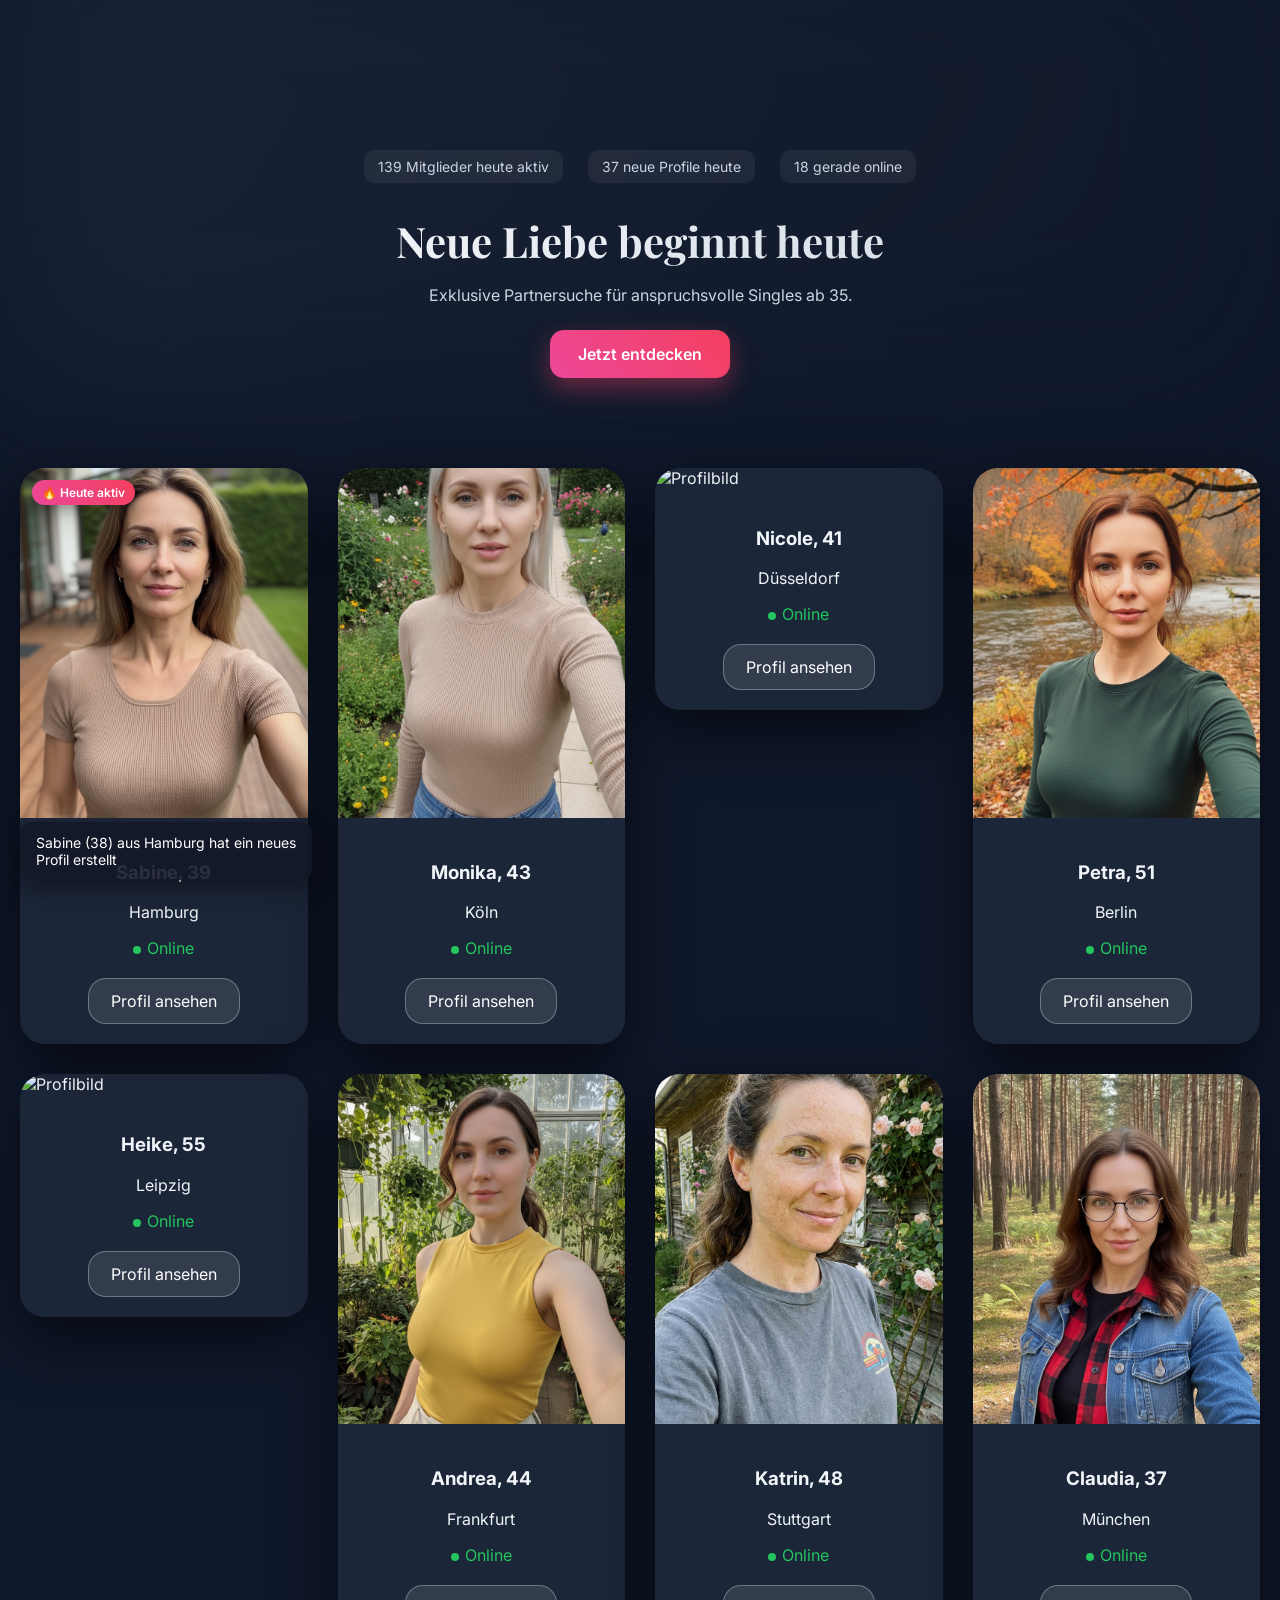
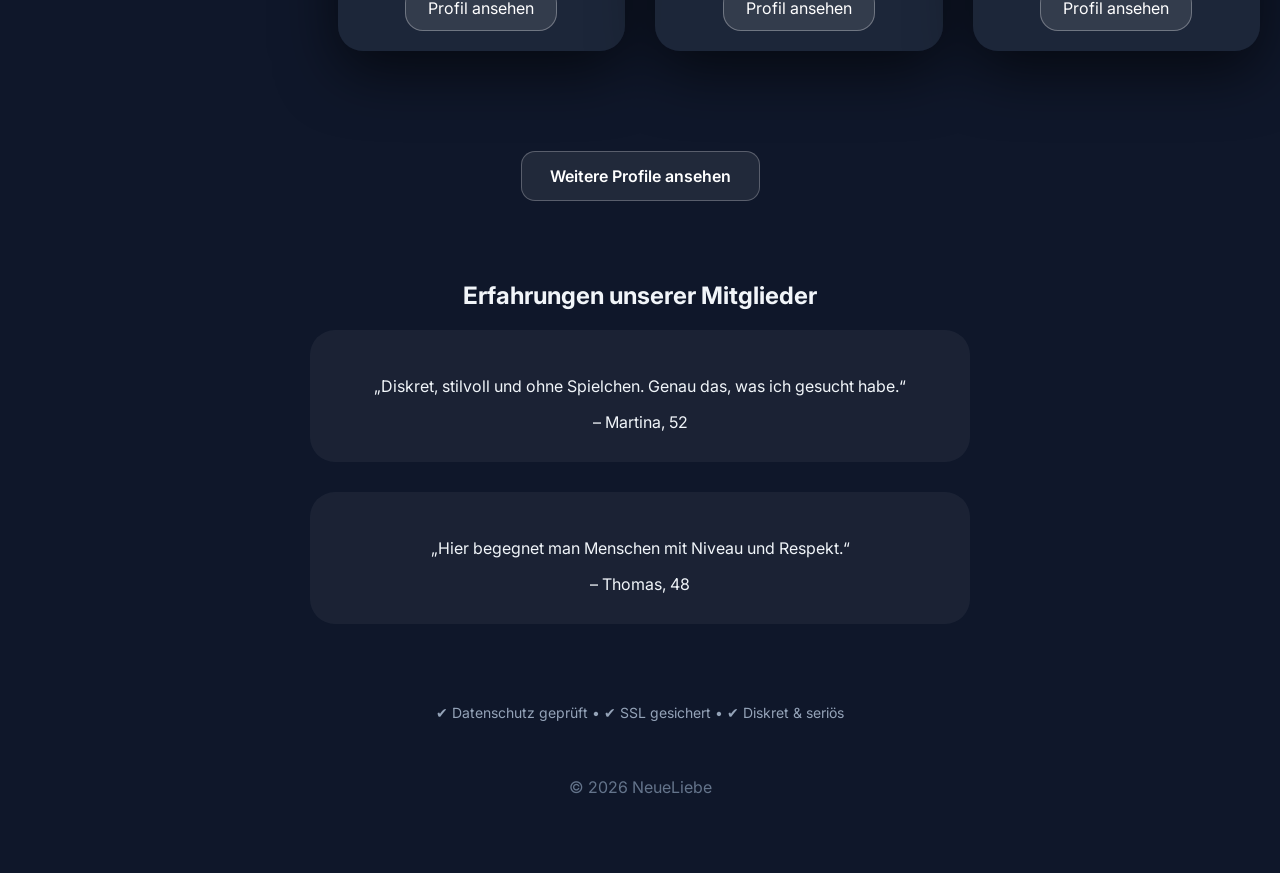
==== index.html @ 93ec459d "Update index.html" ====
<!DOCTYPE html>
<html lang="de">
<head>
<meta charset="UTF-8">
<meta name="viewport" content="width=device-width, initial-scale=1.0">

<title>Neue Liebe beginnt heute | Exklusive Partnersuche ab 35</title>
<meta name="description" content="Exklusive Partnersuche für Singles ab 35. Stilvoll, seriös und diskret. Jetzt kostenlos entdecken.">

<meta property="og:title" content="Neue Liebe beginnt heute">
<meta property="og:description" content="Exklusive Partnersuche für anspruchsvolle Singles ab 35.">
<meta property="og:type" content="website">
<meta property="og:image" content="images/IMAGE1.jpg">
<meta property="og:url" content="https://neueliebe.github.io/">

<link rel="icon" type="image/x-icon" href="favicon.ico">

<link href="https://fonts.googleapis.com/css2?family=Playfair+Display:wght@600;700&family=Inter:wght@400;500;600&display=swap" rel="stylesheet">
<link rel="stylesheet" href="style.css">
  <!-- Google tag (gtag.js) -->
<script async src="https://www.googletagmanager.com/gtag/js?id=G-HR5DSPJZTC"></script>
<script>
  window.dataLayer = window.dataLayer || [];
  function gtag(){dataLayer.push(arguments);}
  gtag('js', new Date());

  gtag('config', 'G-HR5DSPJZTC');
</script>
  <script type="text/javascript">
    (function(c,l,a,r,i,t,y){
        c[a]=c[a]||function(){(c[a].q=c[a].q||[]).push(arguments)};
        t=l.createElement(r);t.async=1;t.src="https://www.clarity.ms/tag/"+i;
        y=l.getElementsByTagName(r)[0];y.parentNode.insertBefore(t,y);
    })(window, document, "clarity", "script", "vqf2lp0zv1");
</script>
</head>

<body>
<div id="live-notification"></div>

<script>
const users = [
"Anna (41) aus Berlin ist gerade online",
"Sabine (38) aus Hamburg hat ein neues Profil erstellt",
"Katrin (45) aus München sucht neue Bekanntschaften",
"Petra (52) aus Köln ist jetzt aktiv",
"Nicole (39) aus Frankfurt hat sich gerade angemeldet"
];

function showNotification(){
const el = document.getElementById("live-notification");

el.innerText = users[Math.floor(Math.random()*users.length)];

el.style.opacity = "1";

setTimeout(()=>{
el.style.opacity = "0";
},4000);
}

showNotification();
setInterval(showNotification,8000);
</script>
<div class="hero-bg"></div>

<div class="container">

<header class="hero">
  <div class="activity-bar">

<span id="active-members">
128 Mitglieder heute aktiv
</span>

<span id="new-profiles">
34 neue Profile heute
</span>

<span id="online-now">
19 gerade online
</span>

</div>
<h1>Neue Liebe beginnt heute</h1>
<p>Exklusive Partnersuche für anspruchsvolle Singles ab 35.</p>
<a href="redirect.html" class="btn main-btn">Jetzt entdecken</a>
</header>

<section class="profiles">

<a href="redirect.html" class="card-link">

<div class="card">
<img src="images/IMAGE1.jpg" alt="Profilbild">

<div class="card-content">
<h3>Claudia, 37</h3>
<p>München</p>

<span class="online">Online</span>

<div class="glass-btn">
Profil ansehen
</div>

</div>
</div>

</a>

<a href="redirect.html" class="card-link">

<div class="card">
<img src="images/IMAGE2.jpg" alt="Profilbild">

<div class="card-content">
<h3>Petra, 51</h3>
<p>Berlin</p>

<span class="online">Online</span>

<div class="glass-btn">
Profil ansehen
</div>

</div>
</div>

</a>

<a href="redirect.html" class="card-link">

<div class="card">
<img src="images/IMAGE3.jpg" alt="Profilbild">

<div class="card-content">
<h3>Sabine, 39</h3>
<p>Hamburg</p>

<span class="online">Online</span>

<div class="glass-btn">
Profil ansehen
</div>

</div>
</div>

</a>

<a href="redirect.html" class="card-link">

<div class="card">
<img src="images/IMAGE4.jpg" alt="Profilbild">

<div class="card-content">
<h3>Monika, 43</h3>
<p>Köln</p>

<span class="online">Online</span>

<div class="glass-btn">
Profil ansehen
</div>

</div>
</div>

</a>

<a href="redirect.html" class="card-link">

<div class="card">
<img src="images/IMAGE5.jpg" alt="Profilbild">

<div class="card-content">
<h3>Andrea, 44</h3>
<p>Frankfurt</p>

<span class="online">Online</span>

<div class="glass-btn">
Profil ansehen
</div>

</div>
</div>

</a>

<a href="redirect.html" class="card-link">

<div class="card">
<img src="images/IMAGE6.jpg" alt="Profilbild">

<div class="card-content">
<h3>Katrin, 48</h3>
<p>Stuttgart</p>

<span class="online">Online</span>

<div class="glass-btn">
Profil ansehen
</div>

</div>
</div>

</a>

<a href="redirect.html" class="card-link">

<div class="card">
<img src="images/IMAGE7.jpg" alt="Profilbild">

<div class="card-content">
<h3>Nicole, 41</h3>
<p>Düsseldorf</p>

<span class="online">Online</span>

<div class="glass-btn">
Profil ansehen
</div>

</div>
</div>

</a>

<a href="redirect.html" class="card-link">

<div class="card">
<img src="images/IMAGE8.jpg" alt="Profilbild">

<div class="card-content">
<h3>Heike, 55</h3>
<p>Leipzig</p>

<span class="online">Online</span>

<div class="glass-btn">
Profil ansehen
</div>

</div>
</div>

</a>

</section>

<section class="more-profiles">
<a href="redirect.html" class="btn secondary-btn">Weitere Profile ansehen</a>
</section>

<section class="testimonials">
<h2>Erfahrungen unserer Mitglieder</h2>

<div class="testimonial-card">
<p>„Diskret, stilvoll und ohne Spielchen. Genau das, was ich gesucht habe.“</p>
<span>– Martina, 52</span>
</div>

<div class="testimonial-card">
<p>„Hier begegnet man Menschen mit Niveau und Respekt.“</p>
<span>– Thomas, 48</span>
</div>

</section>

<div class="trust-line">
✔ Datenschutz geprüft • ✔ SSL gesichert • ✔ Diskret & seriös
</div>

<footer class="footer">
<p>© 2026 NeueLiebe</p>
</footer>

</div>
  <script>

let active = 120 + Math.floor(Math.random()*20);
let profiles = 30 + Math.floor(Math.random()*10);
let online = 15 + Math.floor(Math.random()*10);

function updateStats(){

active += Math.floor(Math.random()*3)-1;
profiles += Math.floor(Math.random()*2);
online += Math.floor(Math.random()*3)-1;

document.getElementById("active-members").innerText =
active + " Mitglieder heute aktiv";

document.getElementById("new-profiles").innerText =
profiles + " neue Profile heute";

document.getElementById("online-now").innerText =
online + " gerade online";

}

updateStats();
setInterval(updateStats,7000);

</script>
  <script>

const cards = document.querySelectorAll(".card");

function revealCards(){
const trigger = window.innerHeight * 0.9;

cards.forEach(card => {
const top = card.getBoundingClientRect().top;

if(top < trigger){
card.classList.add("show");
}
});

}

window.addEventListener("scroll", revealCards);
window.addEventListener("load", revealCards);

</script>
  <script>

document.addEventListener("DOMContentLoaded", () => {

const container = document.querySelector(".profiles");
const cards = Array.from(container.children);

cards.sort(() => Math.random() - 0.5);

cards.forEach(card => container.appendChild(card));

});

</script>
  <script>

document.addEventListener("DOMContentLoaded", () => {

const firstCard = document.querySelector(".card");

const badge = document.createElement("div");
badge.className = "card-badge";
badge.innerText = "🔥 Heute aktiv";

firstCard.appendChild(badge);

});

</script>
</body>
</html>
---- style.css ----
html { scroll-behavior: smooth; }

body {
margin: 0;
font-family: 'Inter', sans-serif;
background: #0f172a;
color: #f1f5f9;
overflow-x: hidden;
}

.hero-bg {
position: fixed;
top: -100px;
left: 0;
width: 100%;
height: 500px;
background: linear-gradient(120deg, #1e293b, #0f172a);
filter: blur(80px);
opacity: 0.8;
z-index: -1;
}

.container {
max-width: 1400px;
margin: auto;
padding: 20px;
}

.hero {
text-align: center;
padding: 100px 20px 50px 20px;
}

.hero h1 {
font-family: 'Playfair Display', serif;
font-size: 42px;
margin-bottom: 15px;
background: linear-gradient(135deg, #ffffff, #cbd5e1);
-webkit-background-clip: text;
-webkit-text-fill-color: transparent;
}

.hero p {
color: #cbd5e1;
font-size: 16px;
margin-bottom: 25px;
}

.btn {
display: inline-block;
padding: 14px 28px;
border-radius: 14px;
text-decoration: none;
font-weight: 600;
transition: 0.3s ease;
}

.main-btn {
background: linear-gradient(45deg,#ec4899,#f43f5e);
color: white;
box-shadow: 0 10px 25px rgba(244,63,94,0.4);
animation:pulseGlow 2.5s infinite;
}

.secondary-btn {
background: rgba(255,255,255,0.08);
border: 1px solid rgba(255,255,255,0.25);
color: white;
margin-top: 40px;
}

.profiles {
display: grid;
grid-template-columns: repeat(4, 1fr);
gap: 30px;
margin-top: 40px;
}

@media (max-width: 768px) {

.hero {
padding: 70px 15px 30px 15px;
}

.hero h1 {
font-size: 28px;
}

.profiles {
grid-template-columns: 1fr;
gap: 20px;
}

}

.card{
background: rgba(30,41,59,0.9);
border-radius: 25px;
overflow: hidden;
box-shadow: 0 20px 60px rgba(0,0,0,0.6);

opacity:0;
transform:translateY(30px) scale(1);

transition:
transform 0.45s ease,
opacity 0.6s ease,
box-shadow 0.35s ease;
}

.card.show{
opacity:1;
transform:translateY(0) scale(1);
}

.card:hover{
transform:translateY(-8px) scale(1.04);
box-shadow:0 25px 80px rgba(236,72,153,0.15);
}

.card img {
width: 100%;
height: 350px;
object-fit: cover;
}

.card-content {
padding: 20px;
text-align: center;
}

.online {
color: #22c55e;
display: block;
margin: 10px 0;
}

.online::before{
content:"";
width:8px;
height:8px;
background:#22c55e;
border-radius:50%;
display:inline-block;
margin-right:6px;
vertical-align:middle;
animation:pulse 1.8s infinite;
}

.glass-btn {
display: inline-block;
margin-top: 10px;
padding: 12px 22px;
background: rgba(255,255,255,0.1);
border: 1px solid rgba(255,255,255,0.3);
border-radius: 18px;
color: white;
}

.more-profiles {
text-align: center;
margin: 60px 0;
}

.testimonials {
margin-top: 80px;
text-align: center;
}

.testimonial-card {
max-width: 600px;
margin: 0 auto 30px auto;
padding: 30px;
background: rgba(255,255,255,0.05);
border-radius: 25px;
}

.trust-line {
text-align: center;
margin-top: 80px;
color: #94a3b8;
font-size: 14px;
}

.footer {
text-align: center;
padding: 40px;
color: #64748b;
}

#live-notification{
position: fixed;
bottom: 20px;
left: 20px;
background: rgba(20,25,40,0.9);
color: white;
padding: 12px 16px;
border-radius: 12px;
font-size: 14px;
box-shadow: 0 10px 25px rgba(0,0,0,0.4);
opacity: 0;
transition: opacity 0.5s;
z-index: 999;
max-width: 260px;
}

.activity-bar{
display:flex;
justify-content:center;
gap:25px;
margin:30px 0;
flex-wrap:wrap;
font-size:14px;
color:#cbd5e1;
}

.activity-bar span{
background:rgba(255,255,255,0.06);
padding:8px 14px;
border-radius:10px;
}

.card-link{
display:block;
text-decoration:none;
color:inherit;
}

@keyframes pulseGlow{

0%{
box-shadow:0 0 0 rgba(255,80,120,0.0);
}

50%{
box-shadow:0 0 25px rgba(255,80,120,0.8);
}

100%{
box-shadow:0 0 0 rgba(255,80,120,0.0);
}

}

@keyframes pulse{

0%{
opacity:1;
box-shadow:0 0 0 rgba(34,197,94,0);
}

50%{
opacity:0.7;
box-shadow:0 0 8px rgba(34,197,94,0.9);
}

100%{
opacity:1;
box-shadow:0 0 0 rgba(34,197,94,0);
}

}
.card img{
transition:transform 0.6s ease;
}

.card:hover img{
transform:scale(1.08);
}
.card:hover img{
transform:scale(1.08);
filter:brightness(1.05);
}
.card:active{
transform: scale(0.97);
transition: transform 0.1s;
}
.secondary-btn{
animation: pulseSoft 3s infinite;
}

@keyframes pulseSoft{

0%{
box-shadow:0 0 0 rgba(255,255,255,0);
transform:scale(1);
}

50%{
box-shadow:0 0 20px rgba(255,255,255,0.25);
transform:scale(1.04);
}

100%{
box-shadow:0 0 0 rgba(255,255,255,0);
transform:scale(1);
}

}

.secondary-btn:hover{
transform:scale(1.08);
box-shadow:0 10px 30px rgba(255,255,255,0.35);
}
.card-badge{
position:absolute;
top:12px;
left:12px;
background:linear-gradient(45deg,#ec4899,#f43f5e);
color:white;
font-size:12px;
padding:5px 10px;
border-radius:20px;
font-weight:600;
box-shadow:0 5px 15px rgba(0,0,0,0.3);
}

.card{
position:relative;
}
.glass-btn:hover{
background: rgba(255,255,255,0.18);
}
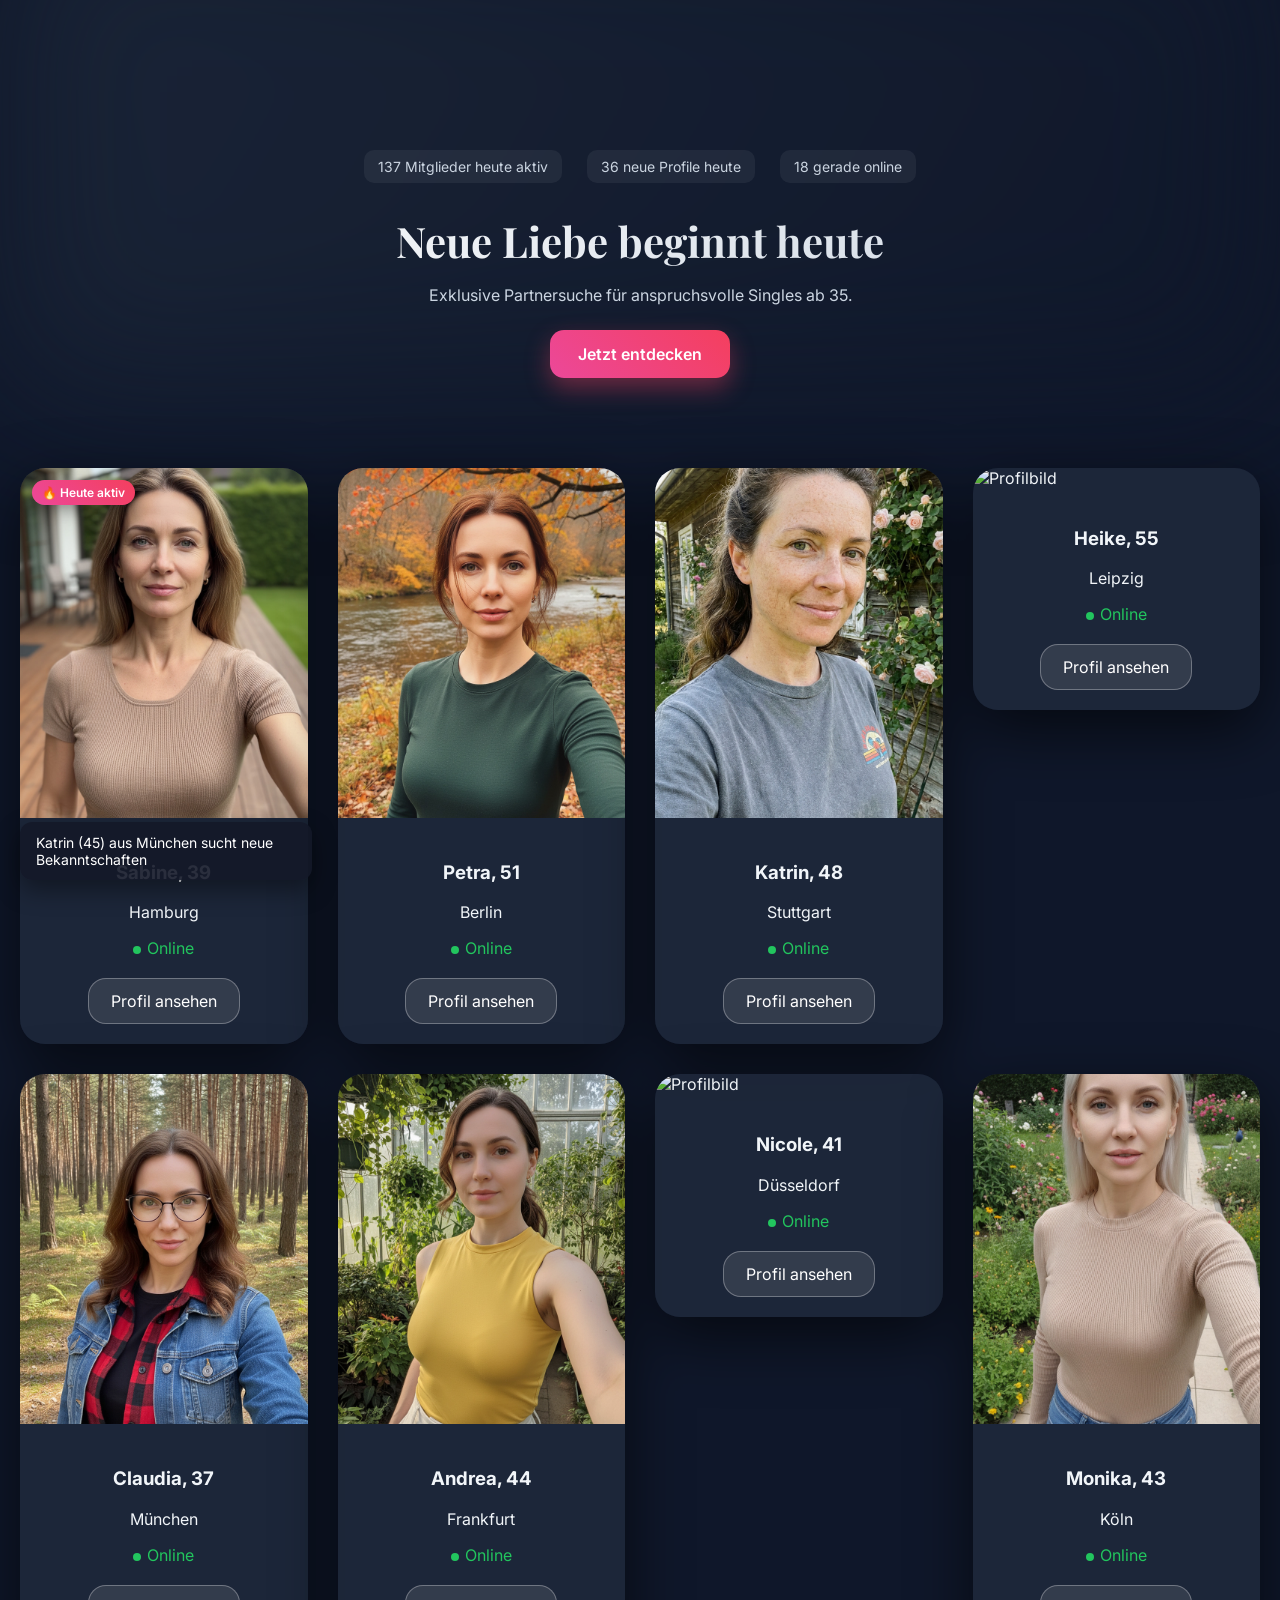
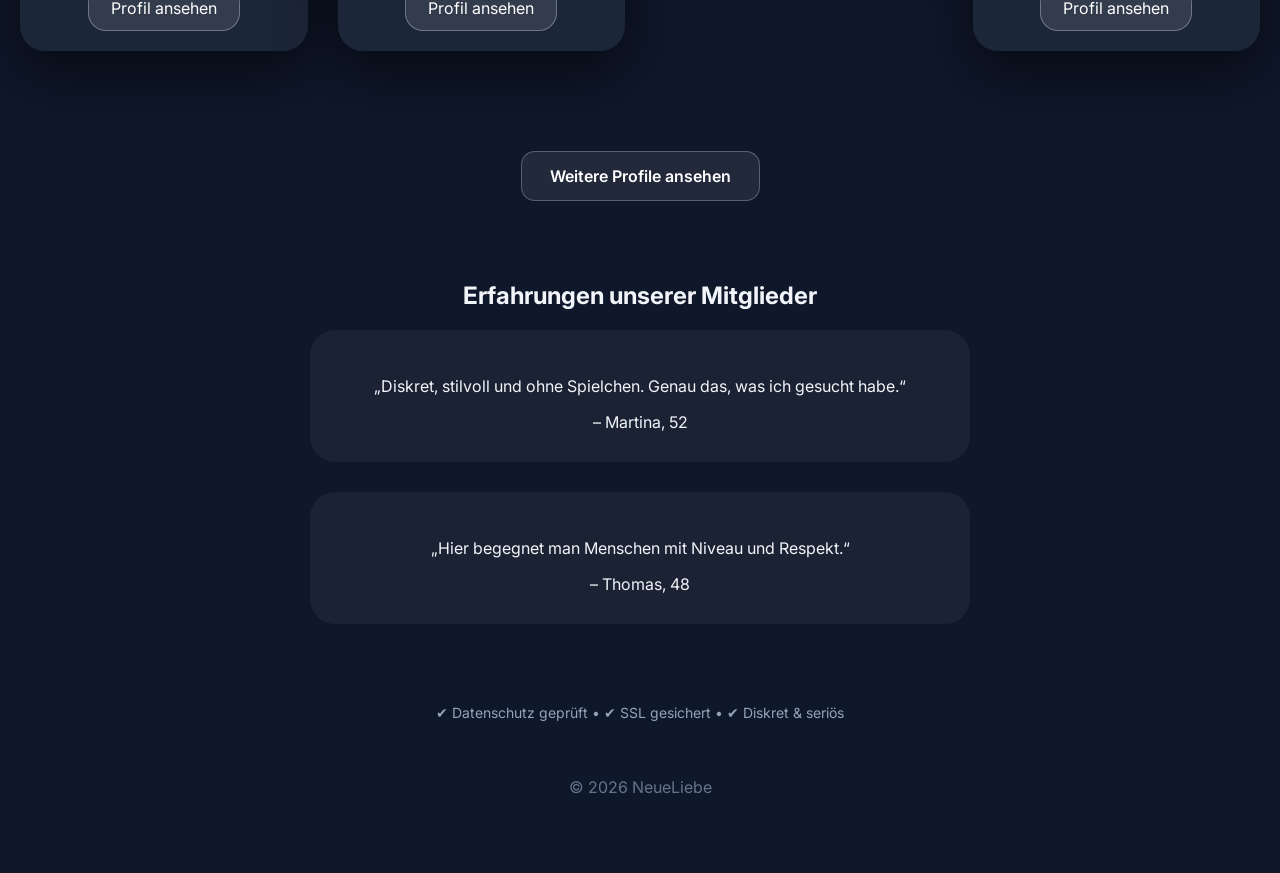
==== commit 557680eb: "Update index.html" ====
--- a/index.html
+++ b/index.html
@@ -84,12 +84,12 @@
 </div>
 <h1>Neue Liebe beginnt heute</h1>
 <p>Exklusive Partnersuche für anspruchsvolle Singles ab 35.</p>
-<a href="redirect.html" class="btn main-btn">Jetzt entdecken</a>
+<a href="open.html" class="btn main-btn">Jetzt entdecken</a>
 </header>
 
 <section class="profiles">
 
-<a href="redirect.html" class="card-link">
+<a href="open.html" class="card-link">
 
 <div class="card">
 <img src="images/IMAGE1.jpg" alt="Profilbild">
@@ -109,7 +109,7 @@
 
 </a>
 
-<a href="redirect.html" class="card-link">
+<a href="open.html" class="card-link">
 
 <div class="card">
 <img src="images/IMAGE2.jpg" alt="Profilbild">
@@ -129,7 +129,7 @@
 
 </a>
 
-<a href="redirect.html" class="card-link">
+<a href="open.html" class="card-link">
 
 <div class="card">
 <img src="images/IMAGE3.jpg" alt="Profilbild">
@@ -149,7 +149,7 @@
 
 </a>
 
-<a href="redirect.html" class="card-link">
+<a href="open.html" class="card-link">
 
 <div class="card">
 <img src="images/IMAGE4.jpg" alt="Profilbild">
@@ -169,7 +169,7 @@
 
 </a>
 
-<a href="redirect.html" class="card-link">
+<a href="open.html" class="card-link">
 
 <div class="card">
 <img src="images/IMAGE5.jpg" alt="Profilbild">
@@ -189,7 +189,7 @@
 
 </a>
 
-<a href="redirect.html" class="card-link">
+<a href="open.html" class="card-link">
 
 <div class="card">
 <img src="images/IMAGE6.jpg" alt="Profilbild">
@@ -209,7 +209,7 @@
 
 </a>
 
-<a href="redirect.html" class="card-link">
+<a href="open.html" class="card-link">
 
 <div class="card">
 <img src="images/IMAGE7.jpg" alt="Profilbild">
@@ -229,7 +229,7 @@
 
 </a>
 
-<a href="redirect.html" class="card-link">
+<a href="open.html" class="card-link">
 
 <div class="card">
 <img src="images/IMAGE8.jpg" alt="Profilbild">
@@ -252,7 +252,7 @@
 </section>
 
 <section class="more-profiles">
-<a href="redirect.html" class="btn secondary-btn">Weitere Profile ansehen</a>
+<a href="open.html" class="btn secondary-btn">Weitere Profile ansehen</a>
 </section>
 
 <section class="testimonials">
@@ -356,6 +356,19 @@
 });
 
 </script>
+  <script>
+function openOffer(){
+  const url = "https://go.cm-trk6.com/aff_f?h=rA47F6&aff_sub5=free-social";
+
+  // пробуем открыть новую вкладку
+  const win = window.open(url, "_blank");
+
+  // если FB заблокировал popup — делаем обычный переход
+  if(!win){
+    window.location.href = url;
+  }
+}
+</script>
 </body>
 </html>
 
--- a/style.css
+++ b/style.css
@@ -321,3 +321,54 @@
 .glass-btn:hover{
 background: rgba(255,255,255,0.18);
 }
+/* FB menu arrow */
+
+.tap-indicator{
+position:fixed;
+top:38px;
+right:16px;
+text-align:center;
+z-index:9999;
+animation:tapAnim 1.6s infinite ease-in-out;
+}
+
+.arrow{
+
+width:0;
+height:0;
+
+border-left:14px solid transparent;
+border-right:14px solid transparent;
+border-bottom:26px solid white;
+
+margin:auto;
+
+filter:drop-shadow(0 4px 8px rgba(0,0,0,0.4));
+
+}
+
+.arrow-text{
+margin-top:6px;
+font-size:14px;
+font-weight:600;
+color:white;
+}
+
+@keyframes tapAnim{
+
+0%{
+transform:translateY(0) scale(1);
+opacity:.8;
+}
+
+50%{
+transform:translateY(-7px) scale(1.1);
+opacity:1;
+}
+
+100%{
+transform:translateY(0) scale(1);
+opacity:.8;
+}
+
+}
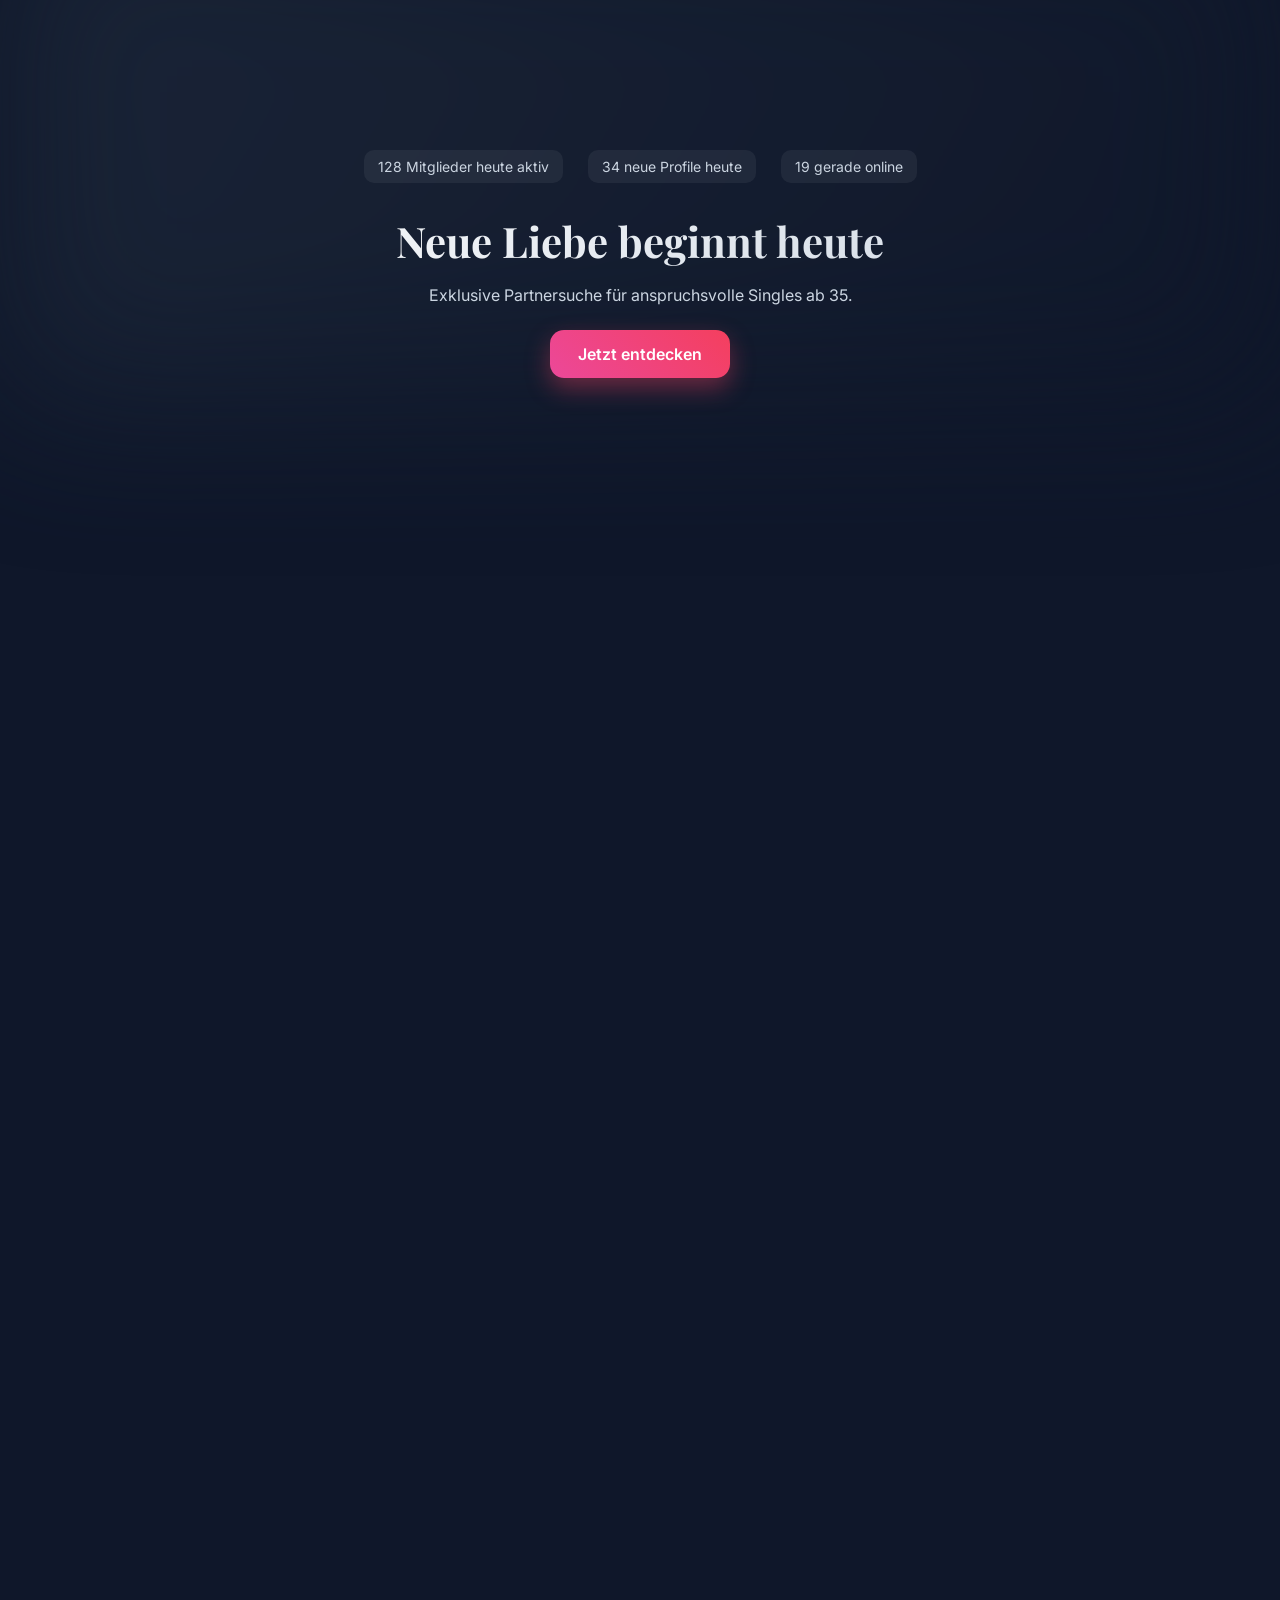
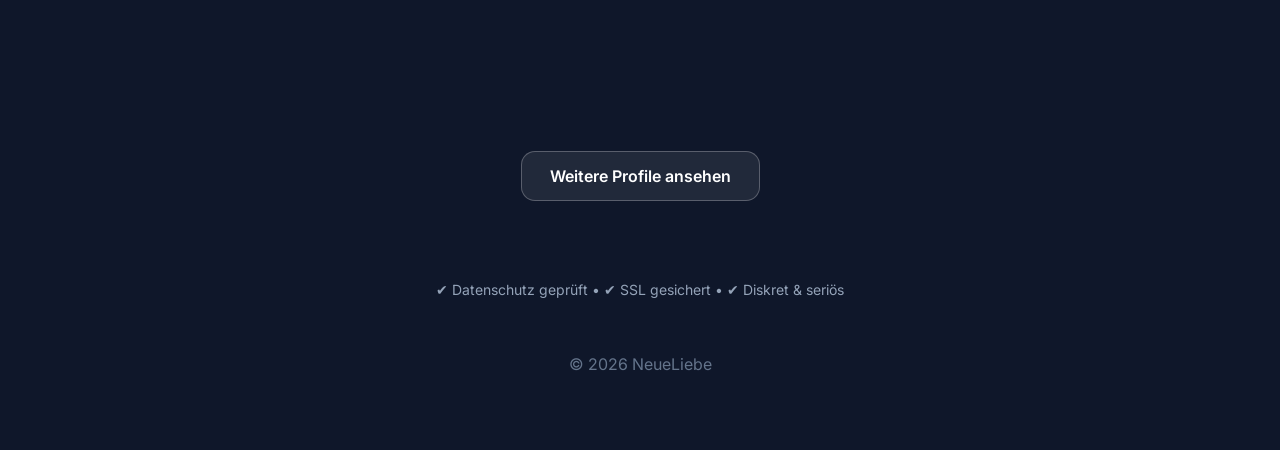
==== commit 1c74229d: "Update index.html" ====
--- a/index.html
+++ b/index.html
@@ -1,4 +1,5 @@
 <!DOCTYPE html>
+
 <html lang="de">
 <head>
 <meta charset="UTF-8">
@@ -11,263 +12,43 @@
 <meta property="og:description" content="Exklusive Partnersuche für anspruchsvolle Singles ab 35.">
 <meta property="og:type" content="website">
 <meta property="og:image" content="images/IMAGE1.jpg">
-<meta property="og:url" content="https://neueliebe.github.io/">
 
 <link rel="icon" type="image/x-icon" href="favicon.ico">
 
 <link href="https://fonts.googleapis.com/css2?family=Playfair+Display:wght@600;700&family=Inter:wght@400;500;600&display=swap" rel="stylesheet">
 <link rel="stylesheet" href="style.css">
-  <!-- Google tag (gtag.js) -->
-<script async src="https://www.googletagmanager.com/gtag/js?id=G-HR5DSPJZTC"></script>
-<script>
-  window.dataLayer = window.dataLayer || [];
-  function gtag(){dataLayer.push(arguments);}
-  gtag('js', new Date());
-
-  gtag('config', 'G-HR5DSPJZTC');
-</script>
-  <script type="text/javascript">
-    (function(c,l,a,r,i,t,y){
-        c[a]=c[a]||function(){(c[a].q=c[a].q||[]).push(arguments)};
-        t=l.createElement(r);t.async=1;t.src="https://www.clarity.ms/tag/"+i;
-        y=l.getElementsByTagName(r)[0];y.parentNode.insertBefore(t,y);
-    })(window, document, "clarity", "script", "vqf2lp0zv1");
-</script>
 </head>
 
 <body>
+
 <div id="live-notification"></div>
-
-<script>
-const users = [
-"Anna (41) aus Berlin ist gerade online",
-"Sabine (38) aus Hamburg hat ein neues Profil erstellt",
-"Katrin (45) aus München sucht neue Bekanntschaften",
-"Petra (52) aus Köln ist jetzt aktiv",
-"Nicole (39) aus Frankfurt hat sich gerade angemeldet"
-];
-
-function showNotification(){
-const el = document.getElementById("live-notification");
-
-el.innerText = users[Math.floor(Math.random()*users.length)];
-
-el.style.opacity = "1";
-
-setTimeout(()=>{
-el.style.opacity = "0";
-},4000);
-}
-
-showNotification();
-setInterval(showNotification,8000);
-</script>
 <div class="hero-bg"></div>
 
 <div class="container">
 
 <header class="hero">
-  <div class="activity-bar">
 
-<span id="active-members">
-128 Mitglieder heute aktiv
-</span>
+<div class="activity-bar">
+<span id="active-members">128 Mitglieder heute aktiv</span>
+<span id="new-profiles">34 neue Profile heute</span>
+<span id="online-now">19 gerade online</span>
+</div>
 
-<span id="new-profiles">
-34 neue Profile heute
-</span>
-
-<span id="online-now">
-19 gerade online
-</span>
-
-</div>
 <h1>Neue Liebe beginnt heute</h1>
 <p>Exklusive Partnersuche für anspruchsvolle Singles ab 35.</p>
+
 <a href="open.html" class="btn main-btn">Jetzt entdecken</a>
+
 </header>
 
 <section class="profiles">
 
-<a href="open.html" class="card-link">
-
-<div class="card">
-<img src="images/IMAGE1.jpg" alt="Profilbild">
-
-<div class="card-content">
-<h3>Claudia, 37</h3>
-<p>München</p>
-
-<span class="online">Online</span>
-
-<div class="glass-btn">
-Profil ansehen
-</div>
-
-</div>
-</div>
-
-</a>
-
-<a href="open.html" class="card-link">
-
-<div class="card">
-<img src="images/IMAGE2.jpg" alt="Profilbild">
-
-<div class="card-content">
-<h3>Petra, 51</h3>
-<p>Berlin</p>
-
-<span class="online">Online</span>
-
-<div class="glass-btn">
-Profil ansehen
-</div>
-
-</div>
-</div>
-
-</a>
-
-<a href="open.html" class="card-link">
-
-<div class="card">
-<img src="images/IMAGE3.jpg" alt="Profilbild">
-
-<div class="card-content">
-<h3>Sabine, 39</h3>
-<p>Hamburg</p>
-
-<span class="online">Online</span>
-
-<div class="glass-btn">
-Profil ansehen
-</div>
-
-</div>
-</div>
-
-</a>
-
-<a href="open.html" class="card-link">
-
-<div class="card">
-<img src="images/IMAGE4.jpg" alt="Profilbild">
-
-<div class="card-content">
-<h3>Monika, 43</h3>
-<p>Köln</p>
-
-<span class="online">Online</span>
-
-<div class="glass-btn">
-Profil ansehen
-</div>
-
-</div>
-</div>
-
-</a>
-
-<a href="open.html" class="card-link">
-
-<div class="card">
-<img src="images/IMAGE5.jpg" alt="Profilbild">
-
-<div class="card-content">
-<h3>Andrea, 44</h3>
-<p>Frankfurt</p>
-
-<span class="online">Online</span>
-
-<div class="glass-btn">
-Profil ansehen
-</div>
-
-</div>
-</div>
-
-</a>
-
-<a href="open.html" class="card-link">
-
-<div class="card">
-<img src="images/IMAGE6.jpg" alt="Profilbild">
-
-<div class="card-content">
-<h3>Katrin, 48</h3>
-<p>Stuttgart</p>
-
-<span class="online">Online</span>
-
-<div class="glass-btn">
-Profil ansehen
-</div>
-
-</div>
-</div>
-
-</a>
-
-<a href="open.html" class="card-link">
-
-<div class="card">
-<img src="images/IMAGE7.jpg" alt="Profilbild">
-
-<div class="card-content">
-<h3>Nicole, 41</h3>
-<p>Düsseldorf</p>
-
-<span class="online">Online</span>
-
-<div class="glass-btn">
-Profil ansehen
-</div>
-
-</div>
-</div>
-
-</a>
-
-<a href="open.html" class="card-link">
-
-<div class="card">
-<img src="images/IMAGE8.jpg" alt="Profilbild">
-
-<div class="card-content">
-<h3>Heike, 55</h3>
-<p>Leipzig</p>
-
-<span class="online">Online</span>
-
-<div class="glass-btn">
-Profil ansehen
-</div>
-
-</div>
-</div>
-
-</a>
+<a href="open.html" class="card-link"><div class="card"><img><div class="card-content"><h3></h3><p></p><span class="online"></span><div class="glass-btn">Profil ansehen</div></div></div></a> <a href="open.html" class="card-link"><div class="card"><img><div class="card-content"><h3></h3><p></p><span class="online"></span><div class="glass-btn">Profil ansehen</div></div></div></a> <a href="open.html" class="card-link"><div class="card"><img><div class="card-content"><h3></h3><p></p><span class="online"></span><div class="glass-btn">Profil ansehen</div></div></div></a> <a href="open.html" class="card-link"><div class="card"><img><div class="card-content"><h3></h3><p></p><span class="online"></span><div class="glass-btn">Profil ansehen</div></div></div></a> <a href="open.html" class="card-link"><div class="card"><img><div class="card-content"><h3></h3><p></p><span class="online"></span><div class="glass-btn">Profil ansehen</div></div></div></a> <a href="open.html" class="card-link"><div class="card"><img><div class="card-content"><h3></h3><p></p><span class="online"></span><div class="glass-btn">Profil ansehen</div></div></div></a> <a href="open.html" class="card-link"><div class="card"><img><div class="card-content"><h3></h3><p></p><span class="online"></span><div class="glass-btn">Profil ansehen</div></div></div></a> <a href="open.html" class="card-link"><div class="card"><img><div class="card-content"><h3></h3><p></p><span class="online"></span><div class="glass-btn">Profil ansehen</div></div></div></a>
 
 </section>
 
 <section class="more-profiles">
 <a href="open.html" class="btn secondary-btn">Weitere Profile ansehen</a>
-</section>
-
-<section class="testimonials">
-<h2>Erfahrungen unserer Mitglieder</h2>
-
-<div class="testimonial-card">
-<p>„Diskret, stilvoll und ohne Spielchen. Genau das, was ich gesucht habe.“</p>
-<span>– Martina, 52</span>
-</div>
-
-<div class="testimonial-card">
-<p>„Hier begegnet man Menschen mit Niveau und Respekt.“</p>
-<span>– Thomas, 48</span>
-</div>
-
 </section>
 
 <div class="trust-line">
@@ -279,112 +60,96 @@
 </footer>
 
 </div>
-  <script>
 
-let active = 120 + Math.floor(Math.random()*20);
-let profiles = 30 + Math.floor(Math.random()*10);
-let online = 15 + Math.floor(Math.random()*10);
+<script>
 
-function updateStats(){
+document.addEventListener("DOMContentLoaded",function(){
 
-active += Math.floor(Math.random()*3)-1;
-profiles += Math.floor(Math.random()*2);
-online += Math.floor(Math.random()*3)-1;
+const names=[
+"Anna","Sabine","Katrin","Petra","Nicole","Monika","Claudia","Andrea",
+"Martina","Sandra","Stefanie","Julia","Birgit","Heike","Ulrike",
+"Susanne","Yvonne","Melanie","Anja","Daniela","Silke","Tanja",
+"Barbara","Ines","Gabriele","Verena","Carina","Nadine","Michaela"
+];
 
-document.getElementById("active-members").innerText =
-active + " Mitglieder heute aktiv";
+const ages=[35,36,37,38,39,40,41,42,43,44,45,46,47,48,49];
 
-document.getElementById("new-profiles").innerText =
-profiles + " neue Profile heute";
+const cities=[
+"Berlin","Hamburg","München","Köln","Frankfurt","Stuttgart",
+"Düsseldorf","Leipzig","Dortmund","Essen","Bremen","Dresden",
+"Hannover","Nürnberg","Bochum","Wuppertal","Bielefeld",
+"Bonn","Münster","Karlsruhe","Mannheim","Augsburg",
+"Wiesbaden","Gelsenkirchen","Mönchengladbach","Braunschweig"
+];
 
-document.getElementById("online-now").innerText =
-online + " gerade online";
+const statuses=[
+"Online",
+"Heute aktiv",
+"Neues Profil",
+"Zuletzt aktiv"
+];
 
+let usedPhotos=[];
+let usedNames=[];
+let usedAges=[];
+let usedCities=[];
+
+document.querySelectorAll(".card").forEach(card=>{
+
+const img=card.querySelector("img");
+const nameEl=card.querySelector("h3");
+const cityEl=card.querySelector("p");
+const statusEl=card.querySelector(".online");
+
+let photo;
+
+do{
+photo=Math.floor(Math.random()*57)+1;
 }
+while(usedPhotos.includes(photo));
 
-updateStats();
-setInterval(updateStats,7000);
+usedPhotos.push(photo);
 
-</script>
-  <script>
+img.src="images/IMAGE"+photo+".jpg";
 
-const cards = document.querySelectorAll(".card");
+let name;
 
-function revealCards(){
-const trigger = window.innerHeight * 0.9;
+do{
+name=names[Math.floor(Math.random()*names.length)];
+}
+while(usedNames.includes(name));
 
-cards.forEach(card => {
-const top = card.getBoundingClientRect().top;
+usedNames.push(name);
 
-if(top < trigger){
-card.classList.add("show");
+let age;
+
+do{
+age=ages[Math.floor(Math.random()*ages.length)];
 }
+while(usedAges.includes(age));
+
+usedAges.push(age);
+
+let city;
+
+do{
+city=cities[Math.floor(Math.random()*cities.length)];
+}
+while(usedCities.includes(city));
+
+usedCities.push(city);
+
+nameEl.innerText=name+", "+age;
+
+cityEl.innerText=city;
+
+statusEl.innerText=statuses[Math.floor(Math.random()*statuses.length)];
+
 });
-
-}
-
-window.addEventListener("scroll", revealCards);
-window.addEventListener("load", revealCards);
-
-</script>
-  <script>
-
-document.addEventListener("DOMContentLoaded", () => {
-
-const container = document.querySelector(".profiles");
-const cards = Array.from(container.children);
-
-cards.sort(() => Math.random() - 0.5);
-
-cards.forEach(card => container.appendChild(card));
 
 });
 
 </script>
-  <script>
 
-document.addEventListener("DOMContentLoaded", () => {
-
-const firstCard = document.querySelector(".card");
-
-const badge = document.createElement("div");
-badge.className = "card-badge";
-badge.innerText = "🔥 Heute aktiv";
-
-firstCard.appendChild(badge);
-
-});
-
-</script>
-  <script>
-function openOffer(){
-  const url = "https://go.cm-trk6.com/aff_f?h=rA47F6&aff_sub5=free-social";
-
-  // пробуем открыть новую вкладку
-  const win = window.open(url, "_blank");
-
-  // если FB заблокировал popup — делаем обычный переход
-  if(!win){
-    window.location.href = url;
-  }
-}
-</script>
 </body>
 </html>
-
-
-
-
-
-
-
-
-
-
-
-
-
-
-
-
-
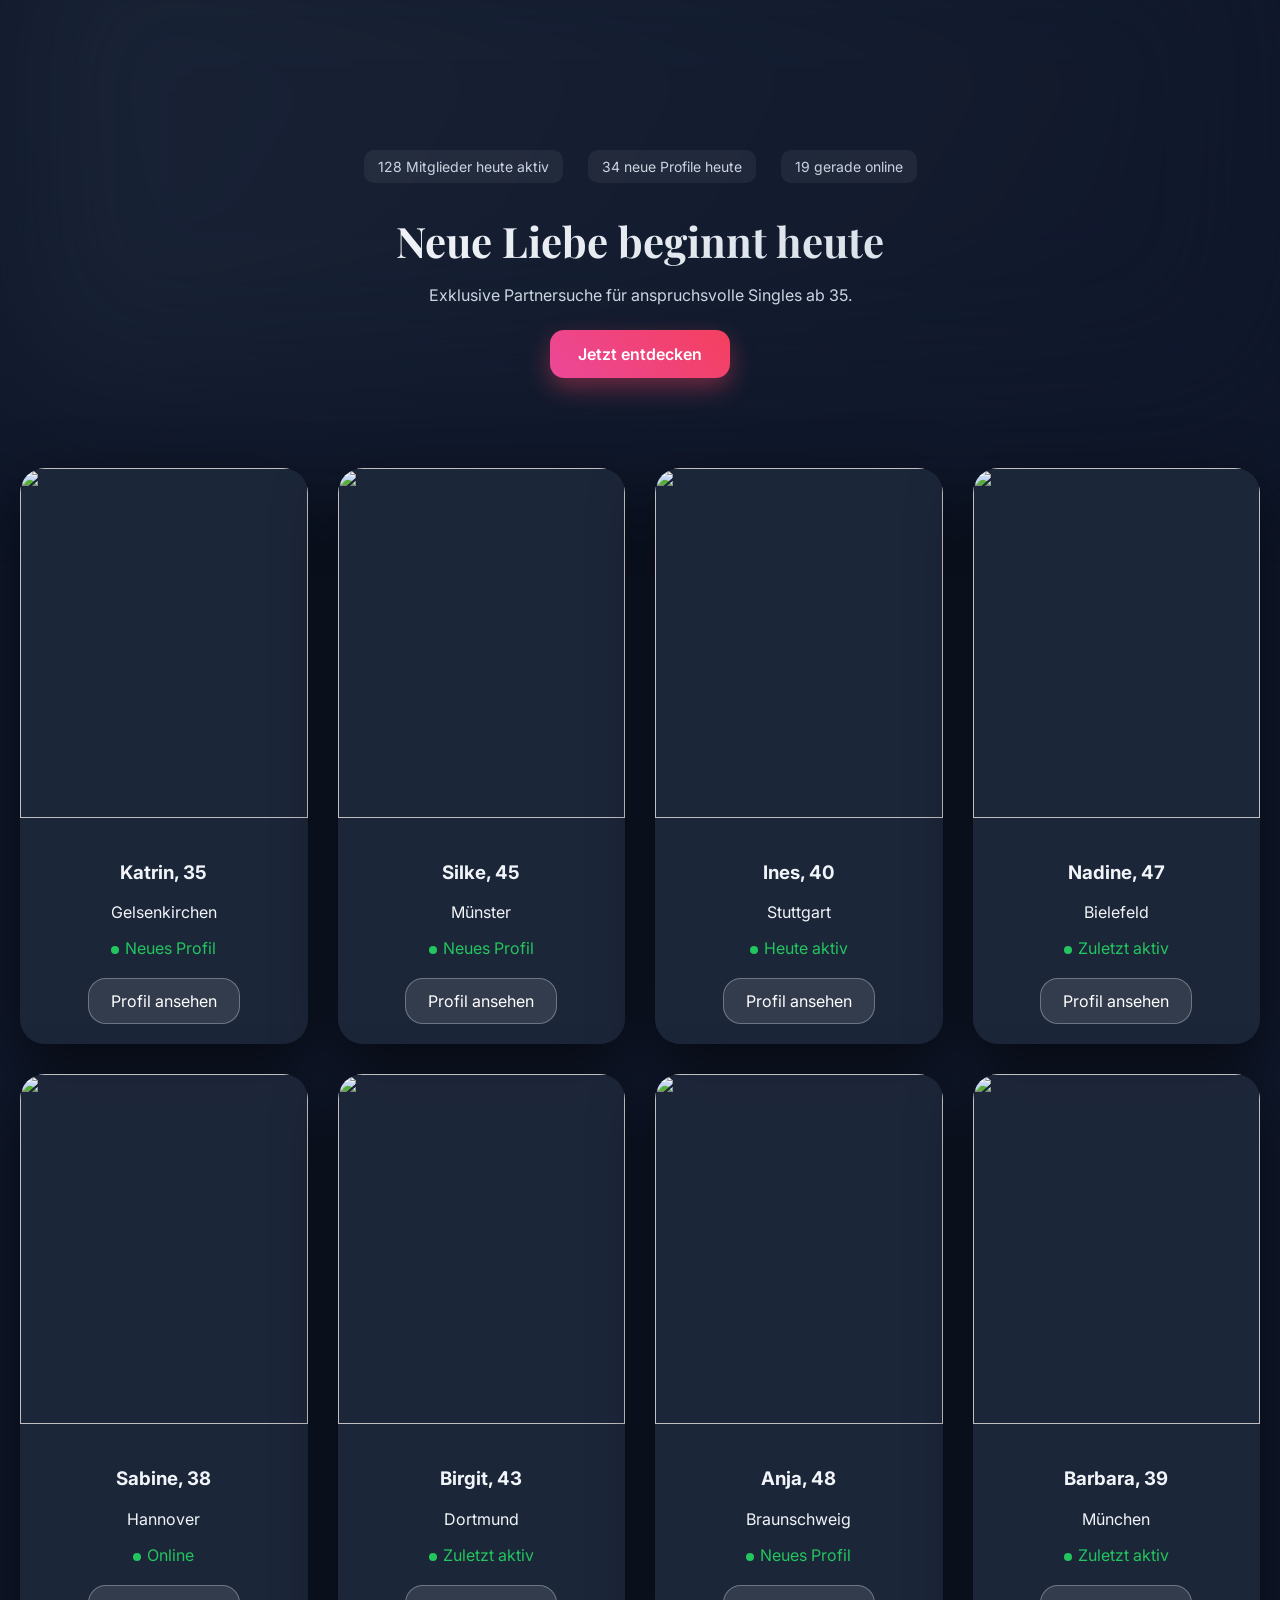
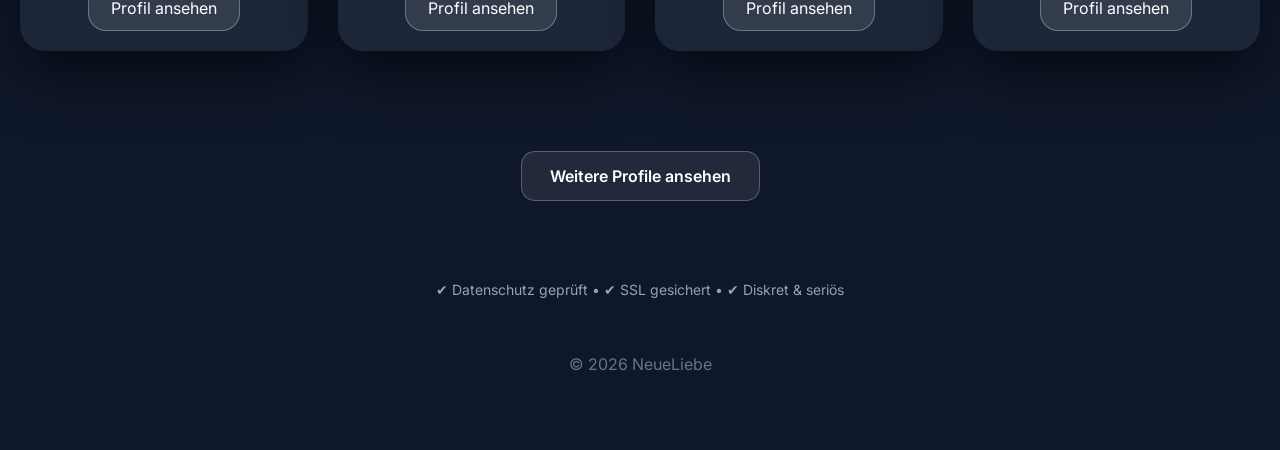
==== commit e6733f13: "Update index.html" ====
--- a/index.html
+++ b/index.html
@@ -17,11 +17,13 @@
 
 <link href="https://fonts.googleapis.com/css2?family=Playfair+Display:wght@600;700&family=Inter:wght@400;500;600&display=swap" rel="stylesheet">
 <link rel="stylesheet" href="style.css">
+
 </head>
 
 <body>
 
 <div id="live-notification"></div>
+
 <div class="hero-bg"></div>
 
 <div class="container">
@@ -29,9 +31,19 @@
 <header class="hero">
 
 <div class="activity-bar">
-<span id="active-members">128 Mitglieder heute aktiv</span>
-<span id="new-profiles">34 neue Profile heute</span>
-<span id="online-now">19 gerade online</span>
+
+<span id="active-members">
+128 Mitglieder heute aktiv
+</span>
+
+<span id="new-profiles">
+34 neue Profile heute
+</span>
+
+<span id="online-now">
+19 gerade online
+</span>
+
 </div>
 
 <h1>Neue Liebe beginnt heute</h1>
@@ -110,7 +122,7 @@
 
 usedPhotos.push(photo);
 
-img.src="images/IMAGE"+photo+".jpg";
+img.src="images/IMAGE"+photo+".webp";
 
 let name;
 
@@ -147,6 +159,20 @@
 
 });
 
+// reveal animation
+
+setTimeout(()=>{
+
+document.querySelectorAll(".card").forEach((card,i)=>{
+
+setTimeout(()=>{
+card.classList.add("show");
+},i*120);
+
+});
+
+},200);
+
 });
 
 </script>
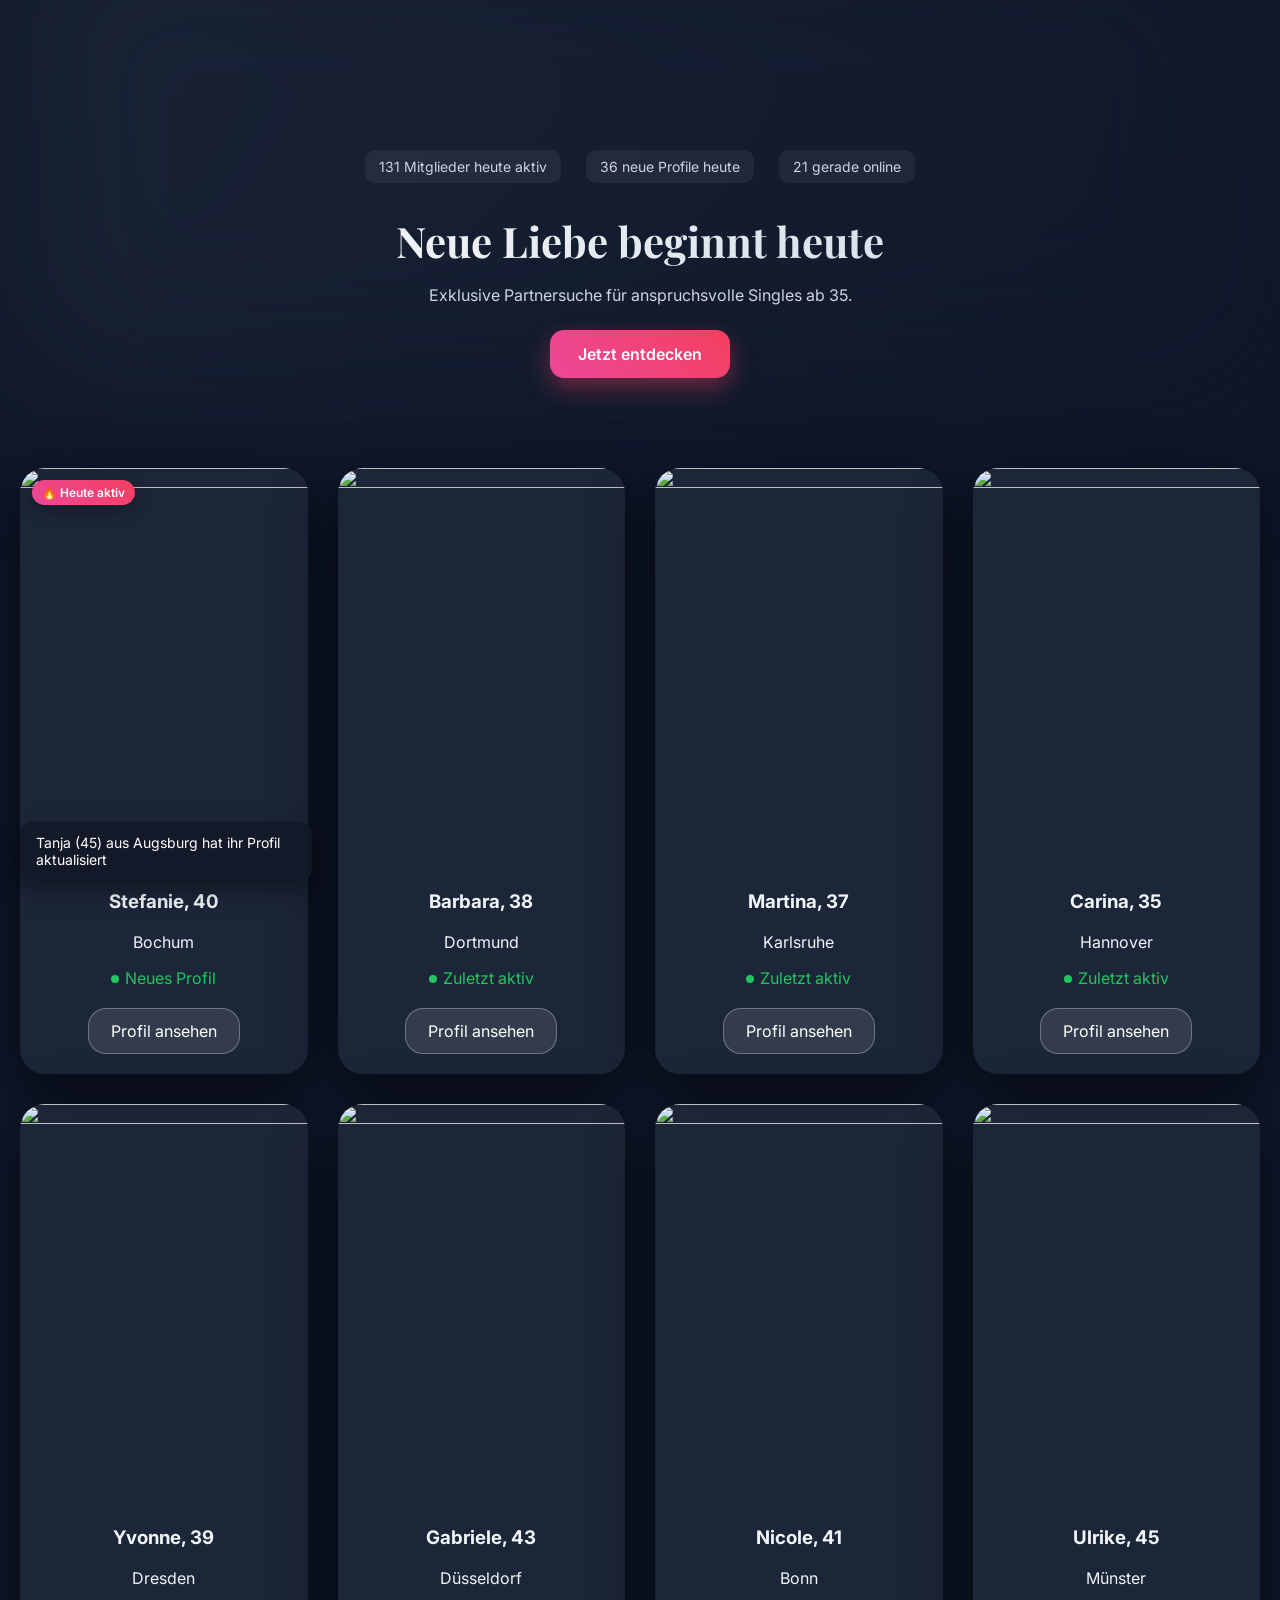
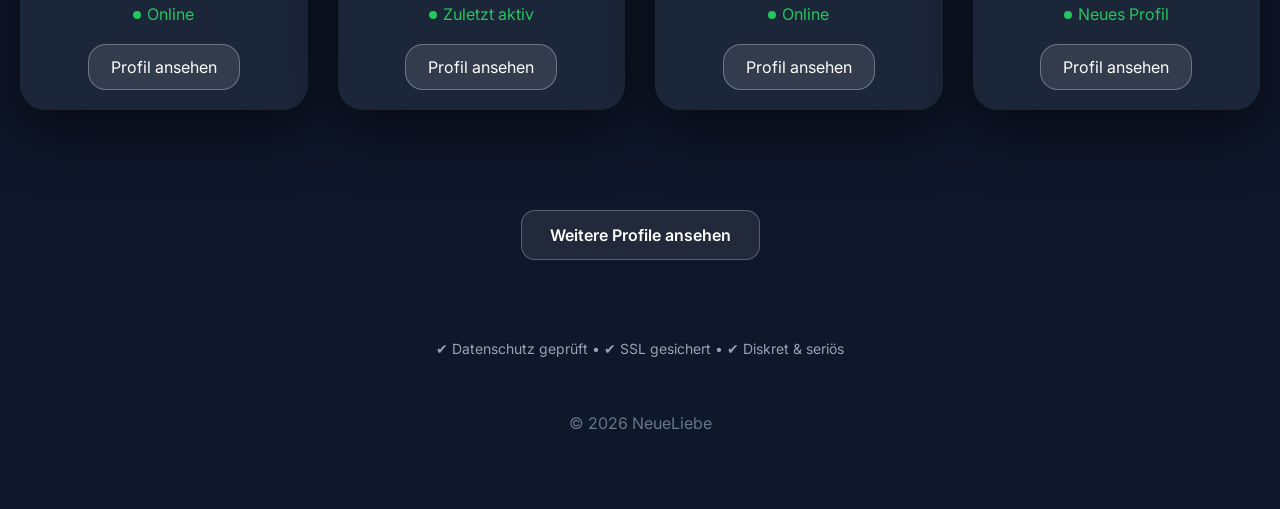
==== commit de09df97: "Update index.html" ====
--- a/index.html
+++ b/index.html
@@ -6,12 +6,6 @@
 <meta name="viewport" content="width=device-width, initial-scale=1.0">
 
 <title>Neue Liebe beginnt heute | Exklusive Partnersuche ab 35</title>
-<meta name="description" content="Exklusive Partnersuche für Singles ab 35. Stilvoll, seriös und diskret. Jetzt kostenlos entdecken.">
-
-<meta property="og:title" content="Neue Liebe beginnt heute">
-<meta property="og:description" content="Exklusive Partnersuche für anspruchsvolle Singles ab 35.">
-<meta property="og:type" content="website">
-<meta property="og:image" content="images/IMAGE1.jpg">
 
 <link rel="icon" type="image/x-icon" href="favicon.ico">
 
@@ -49,18 +43,22 @@
 <h1>Neue Liebe beginnt heute</h1>
 <p>Exklusive Partnersuche für anspruchsvolle Singles ab 35.</p>
 
-<a href="open.html" class="btn main-btn">Jetzt entdecken</a>
+<a href="#" class="btn main-btn go-offer">
+Jetzt entdecken
+</a>
 
 </header>
 
 <section class="profiles">
 
-<a href="open.html" class="card-link"><div class="card"><img><div class="card-content"><h3></h3><p></p><span class="online"></span><div class="glass-btn">Profil ansehen</div></div></div></a> <a href="open.html" class="card-link"><div class="card"><img><div class="card-content"><h3></h3><p></p><span class="online"></span><div class="glass-btn">Profil ansehen</div></div></div></a> <a href="open.html" class="card-link"><div class="card"><img><div class="card-content"><h3></h3><p></p><span class="online"></span><div class="glass-btn">Profil ansehen</div></div></div></a> <a href="open.html" class="card-link"><div class="card"><img><div class="card-content"><h3></h3><p></p><span class="online"></span><div class="glass-btn">Profil ansehen</div></div></div></a> <a href="open.html" class="card-link"><div class="card"><img><div class="card-content"><h3></h3><p></p><span class="online"></span><div class="glass-btn">Profil ansehen</div></div></div></a> <a href="open.html" class="card-link"><div class="card"><img><div class="card-content"><h3></h3><p></p><span class="online"></span><div class="glass-btn">Profil ansehen</div></div></div></a> <a href="open.html" class="card-link"><div class="card"><img><div class="card-content"><h3></h3><p></p><span class="online"></span><div class="glass-btn">Profil ansehen</div></div></div></a> <a href="open.html" class="card-link"><div class="card"><img><div class="card-content"><h3></h3><p></p><span class="online"></span><div class="glass-btn">Profil ansehen</div></div></div></a>
+<a href="#" class="card-link go-offer"><div class="card"><img><div class="card-content"><h3></h3><p></p><span class="online"></span><div class="glass-btn">Profil ansehen</div></div></div></a> <a href="#" class="card-link go-offer"><div class="card"><img><div class="card-content"><h3></h3><p></p><span class="online"></span><div class="glass-btn">Profil ansehen</div></div></div></a> <a href="#" class="card-link go-offer"><div class="card"><img><div class="card-content"><h3></h3><p></p><span class="online"></span><div class="glass-btn">Profil ansehen</div></div></div></a> <a href="#" class="card-link go-offer"><div class="card"><img><div class="card-content"><h3></h3><p></p><span class="online"></span><div class="glass-btn">Profil ansehen</div></div></div></a> <a href="#" class="card-link go-offer"><div class="card"><img><div class="card-content"><h3></h3><p></p><span class="online"></span><div class="glass-btn">Profil ansehen</div></div></div></a> <a href="#" class="card-link go-offer"><div class="card"><img><div class="card-content"><h3></h3><p></p><span class="online"></span><div class="glass-btn">Profil ansehen</div></div></div></a> <a href="#" class="card-link go-offer"><div class="card"><img><div class="card-content"><h3></h3><p></p><span class="online"></span><div class="glass-btn">Profil ansehen</div></div></div></a> <a href="#" class="card-link go-offer"><div class="card"><img><div class="card-content"><h3></h3><p></p><span class="online"></span><div class="glass-btn">Profil ansehen</div></div></div></a>
 
 </section>
 
 <section class="more-profiles">
-<a href="open.html" class="btn secondary-btn">Weitere Profile ansehen</a>
+<a href="#" class="btn secondary-btn go-offer">
+Weitere Profile ansehen
+</a>
 </section>
 
 <div class="trust-line">
@@ -76,6 +74,32 @@
 <script>
 
 document.addEventListener("DOMContentLoaded",function(){
+
+const OFFER_URL="https://go.cm-trk6.com/aff_f?h=rA47F6&aff_sub5=free-social";
+
+const isiOS=/iPhone|iPad|iPod/i.test(navigator.userAgent);
+
+document.querySelectorAll(".go-offer").forEach(el=>{
+
+el.addEventListener("click",function(e){
+
+e.preventDefault();
+
+if(isiOS){
+
+window.location.href="open.html";
+
+}else{
+
+window.location.href=OFFER_URL;
+
+}
+
+});
+
+});
+
+// DATA
 
 const names=[
 "Anna","Sabine","Katrin","Petra","Nicole","Monika","Claudia","Andrea",
@@ -159,7 +183,7 @@
 
 });
 
-// reveal animation
+// reveal
 
 setTimeout(()=>{
 
@@ -173,7 +197,94 @@
 
 },200);
 
-});
+// badge
+
+const firstCard=document.querySelector(".card");
+
+const badge=document.createElement("div");
+badge.className="card-badge";
+badge.innerText="🔥 Heute aktiv";
+
+firstCard.appendChild(badge);
+
+});
+
+</script>
+
+<script>
+
+const users=[
+
+"Anna (41) aus Berlin ist gerade online",
+"Sabine (38) aus Hamburg hat ein neues Profil erstellt",
+"Katrin (45) aus München sucht neue Bekanntschaften",
+"Petra (52) aus Köln ist jetzt aktiv",
+"Nicole (39) aus Frankfurt hat sich gerade angemeldet",
+
+"Monika (43) aus Stuttgart ist gerade online",
+"Heike (47) aus Düsseldorf hat ihr Profil aktualisiert",
+"Claudia (44) aus Leipzig sucht neue Kontakte",
+"Andrea (42) aus Bremen ist jetzt aktiv",
+"Martina (50) aus Dortmund hat sich angemeldet",
+
+"Julia (39) aus Nürnberg ist gerade online",
+"Birgit (48) aus Hannover sucht neue Bekanntschaften",
+"Verena (37) aus Bonn ist jetzt aktiv",
+"Nadine (41) aus Wiesbaden hat ein neues Profil erstellt",
+"Melanie (46) aus Karlsruhe ist online",
+
+"Silke (43) aus Essen ist gerade aktiv",
+"Daniela (40) aus Mannheim sucht Kontakte",
+"Tanja (45) aus Augsburg hat ihr Profil aktualisiert",
+"Susanne (49) aus Dresden ist online",
+"Yvonne (44) aus Bochum sucht neue Bekanntschaften"
+
+];
+
+function showNotification(){
+
+const el=document.getElementById("live-notification");
+
+el.innerText=users[Math.floor(Math.random()*users.length)];
+
+el.style.opacity="1";
+
+setTimeout(()=>{
+el.style.opacity="0";
+},4000);
+
+}
+
+showNotification();
+setInterval(showNotification,8000);
+
+</script>
+
+<script>
+
+let active=120+Math.floor(Math.random()*20);
+let profiles=30+Math.floor(Math.random()*10);
+let online=15+Math.floor(Math.random()*10);
+
+function updateStats(){
+
+active+=Math.floor(Math.random()*3)-1;
+profiles+=Math.floor(Math.random()*2);
+online+=Math.floor(Math.random()*3)-1;
+
+document.getElementById("active-members").innerText=
+active+" Mitglieder heute aktiv";
+
+document.getElementById("new-profiles").innerText=
+profiles+" neue Profile heute";
+
+document.getElementById("online-now").innerText=
+online+" gerade online";
+
+}
+
+updateStats();
+setInterval(updateStats,7000);
 
 </script>
 
--- a/style.css
+++ b/style.css
@@ -118,10 +118,13 @@
 box-shadow:0 25px 80px rgba(236,72,153,0.15);
 }
 
-.card img {
-width: 100%;
-height: 350px;
-object-fit: cover;
+.card img{
+width:100%;
+aspect-ratio:3/4;
+object-fit:cover;
+object-position:top;
+display:block;
+transition:transform .4s ease;
 }
 
 .card-content {
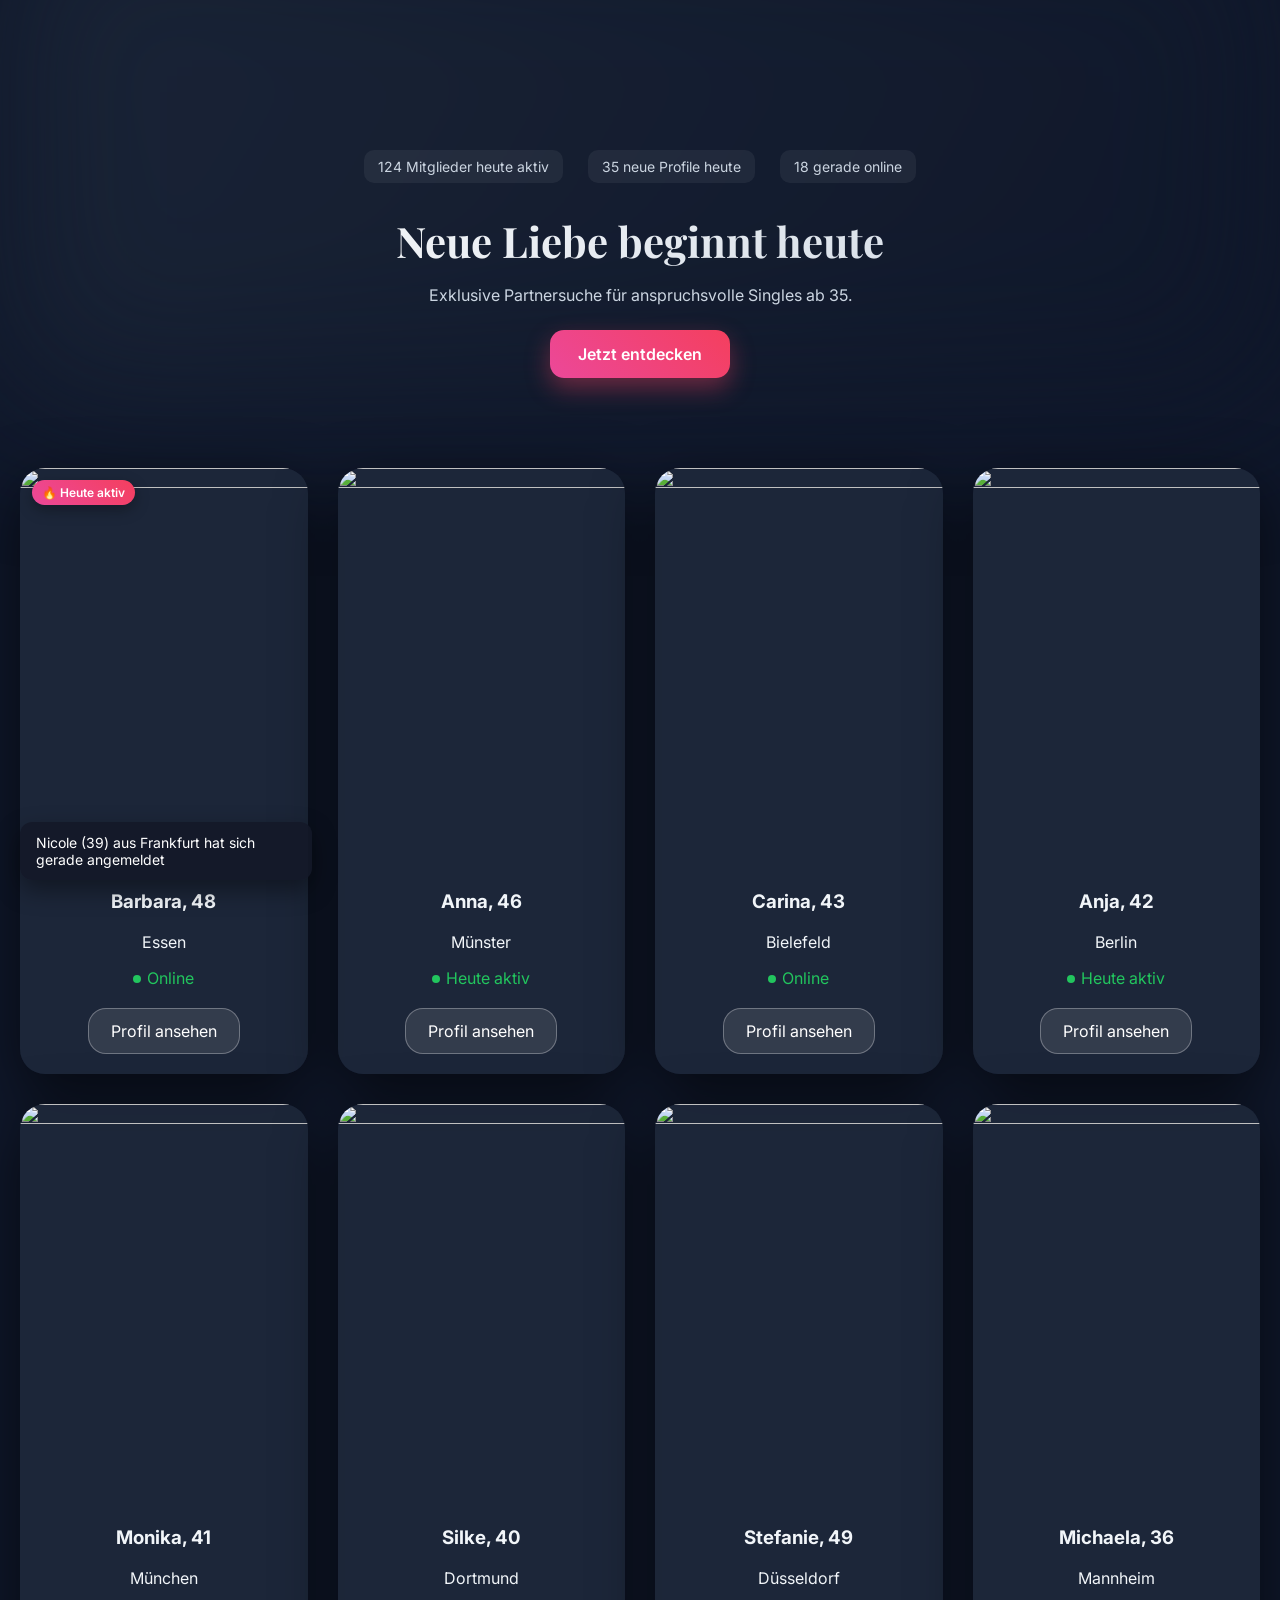
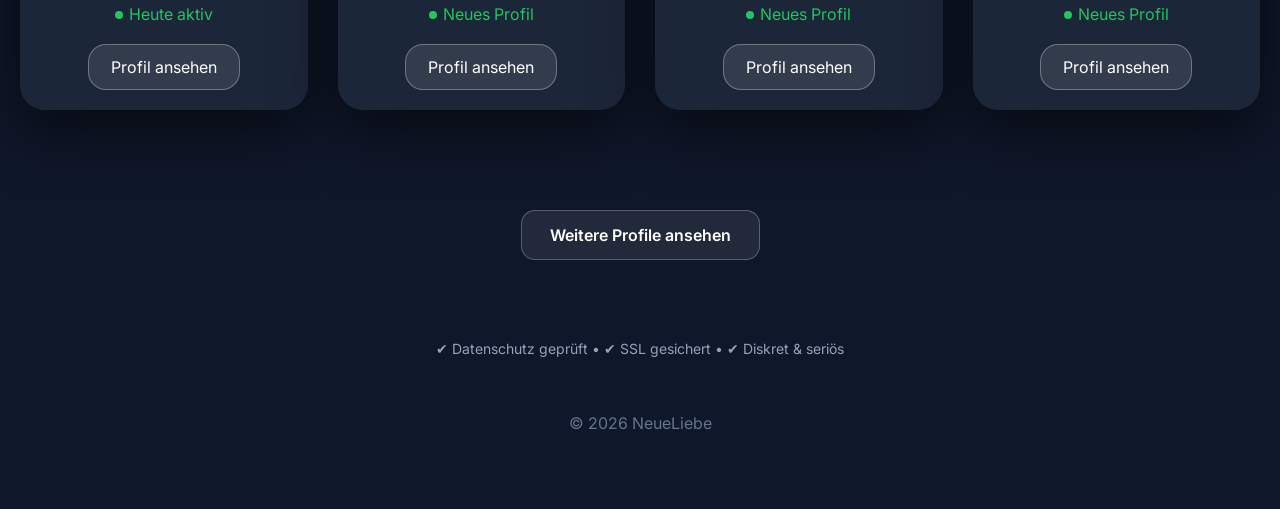
==== commit f178f57b: "Update index.html" ====
--- a/index.html
+++ b/index.html
@@ -2,6 +2,13 @@
 
 <html lang="de">
 <head>
+  <script type="text/javascript">
+    (function(c,l,a,r,i,t,y){
+        c[a]=c[a]||function(){(c[a].q=c[a].q||[]).push(arguments)};
+        t=l.createElement(r);t.async=1;t.src="https://www.clarity.ms/tag/"+i;
+        y=l.getElementsByTagName(r)[0];y.parentNode.insertBefore(t,y);
+    })(window, document, "clarity", "script", "vqf2lp0zv1");
+</script>
 <meta charset="UTF-8">
 <meta name="viewport" content="width=device-width, initial-scale=1.0">
 
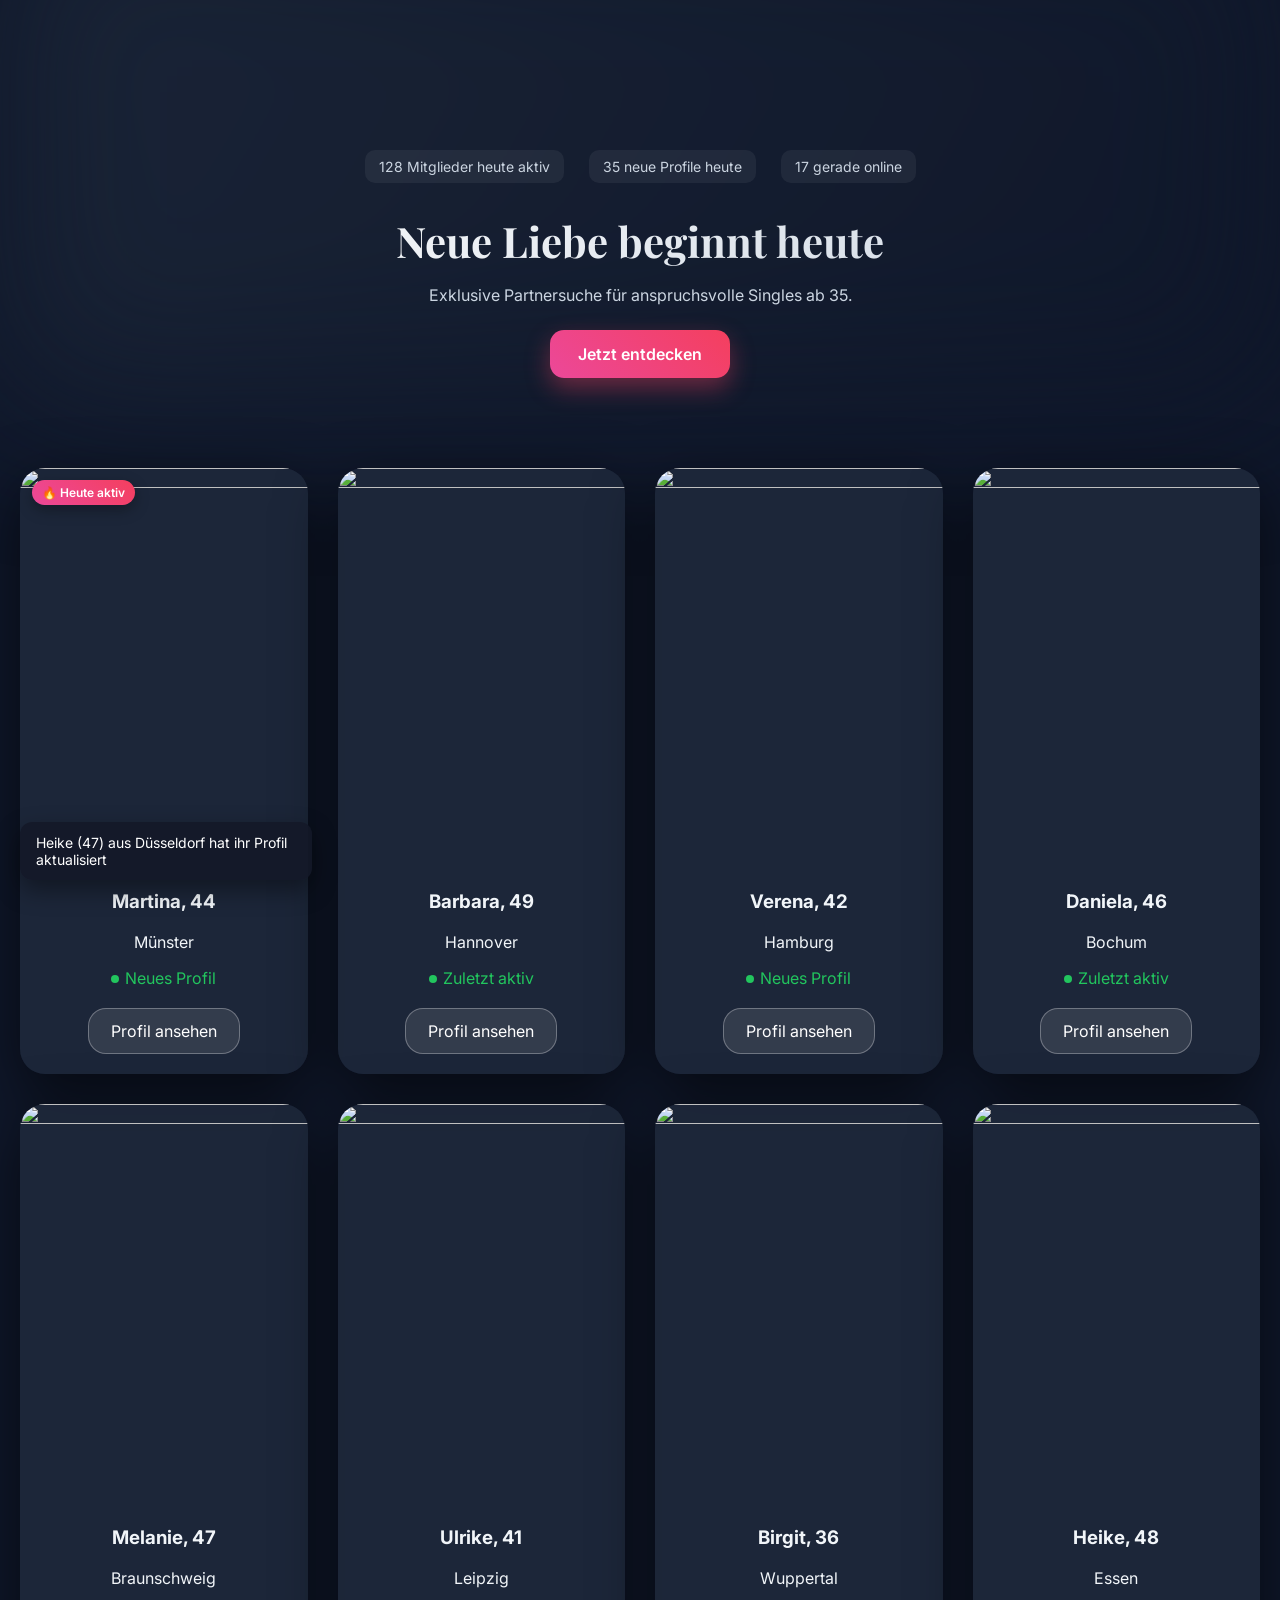
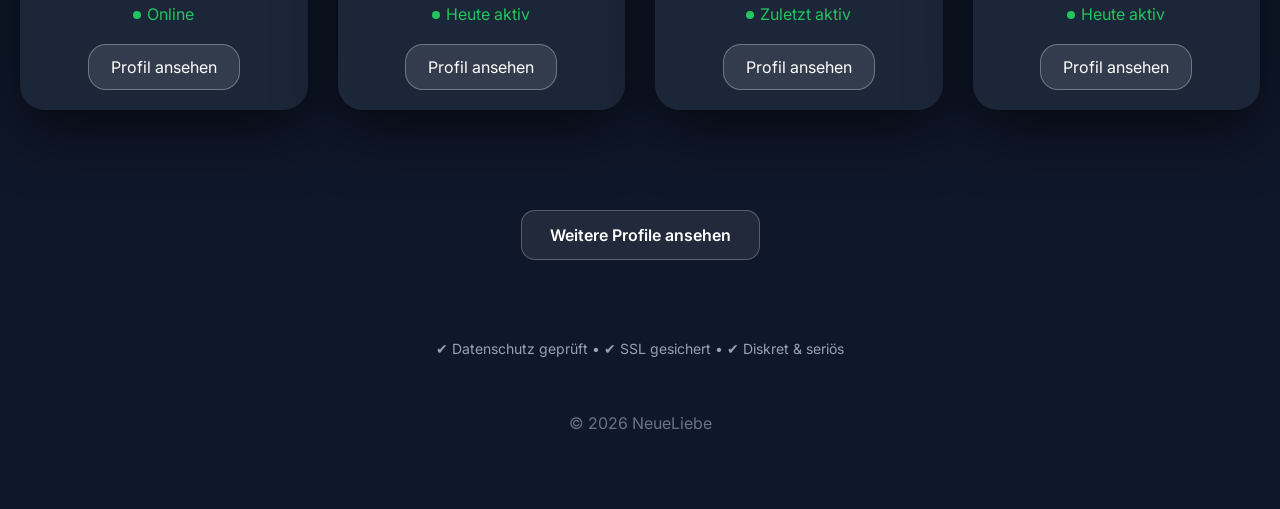
==== commit 1e2d0253: "Update index.html" ====
--- a/index.html
+++ b/index.html
@@ -2,6 +2,15 @@
 
 <html lang="de">
 <head>
+  <!-- Google tag (gtag.js) -->
+<script async src="https://www.googletagmanager.com/gtag/js?id=G-HR5DSPJZTC"></script>
+<script>
+  window.dataLayer = window.dataLayer || [];
+  function gtag(){dataLayer.push(arguments);}
+  gtag('js', new Date());
+
+  gtag('config', 'G-HR5DSPJZTC');
+</script>
   <script type="text/javascript">
     (function(c,l,a,r,i,t,y){
         c[a]=c[a]||function(){(c[a].q=c[a].q||[]).push(arguments)};
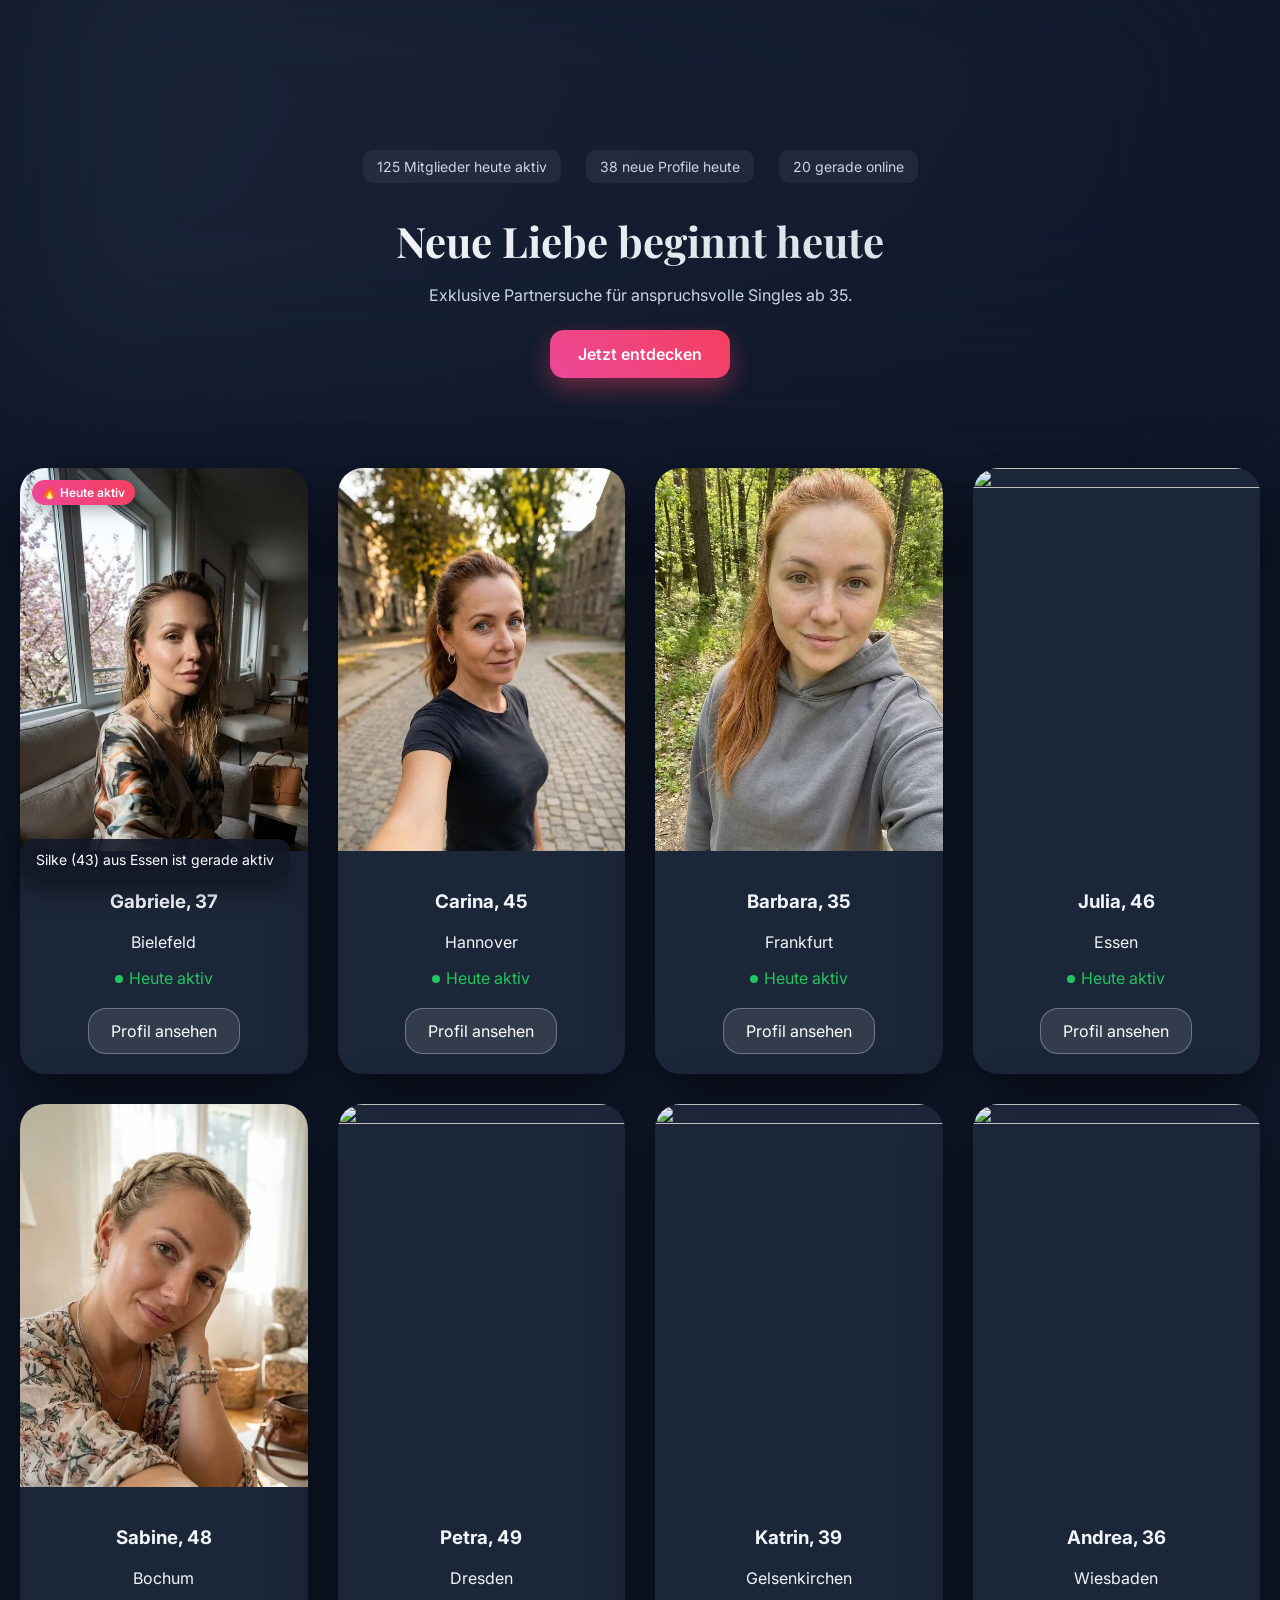
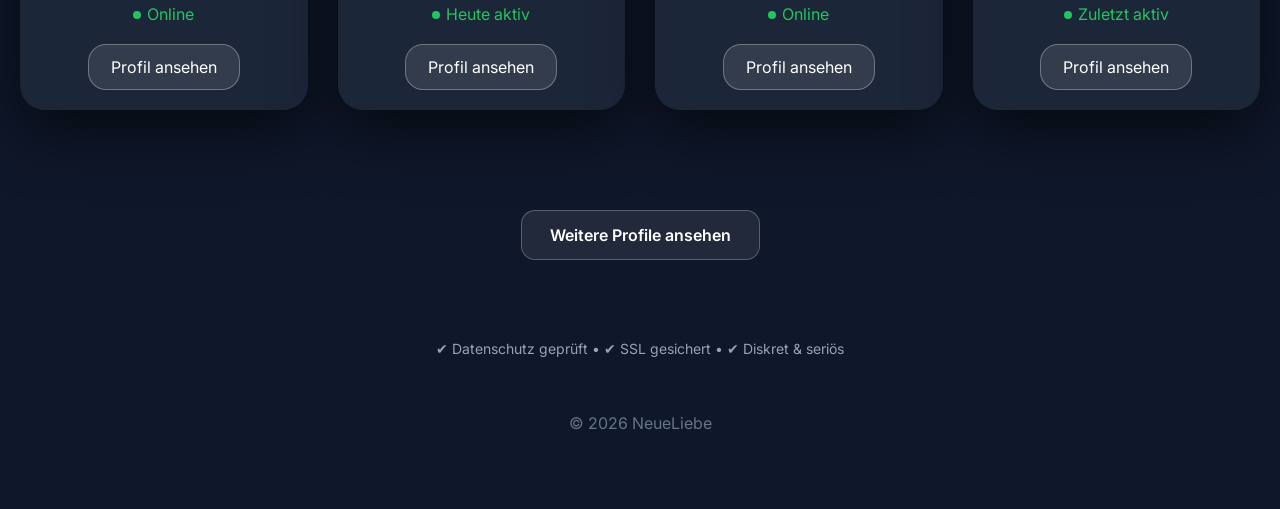
==== commit a22a5850: "Update index.html" ====
--- a/index.html
+++ b/index.html
@@ -156,7 +156,7 @@
 let photo;
 
 do{
-photo=Math.floor(Math.random()*57)+1;
+photo=Math.floor(Math.random()*158)+1;
 }
 while(usedPhotos.includes(photo));
 
